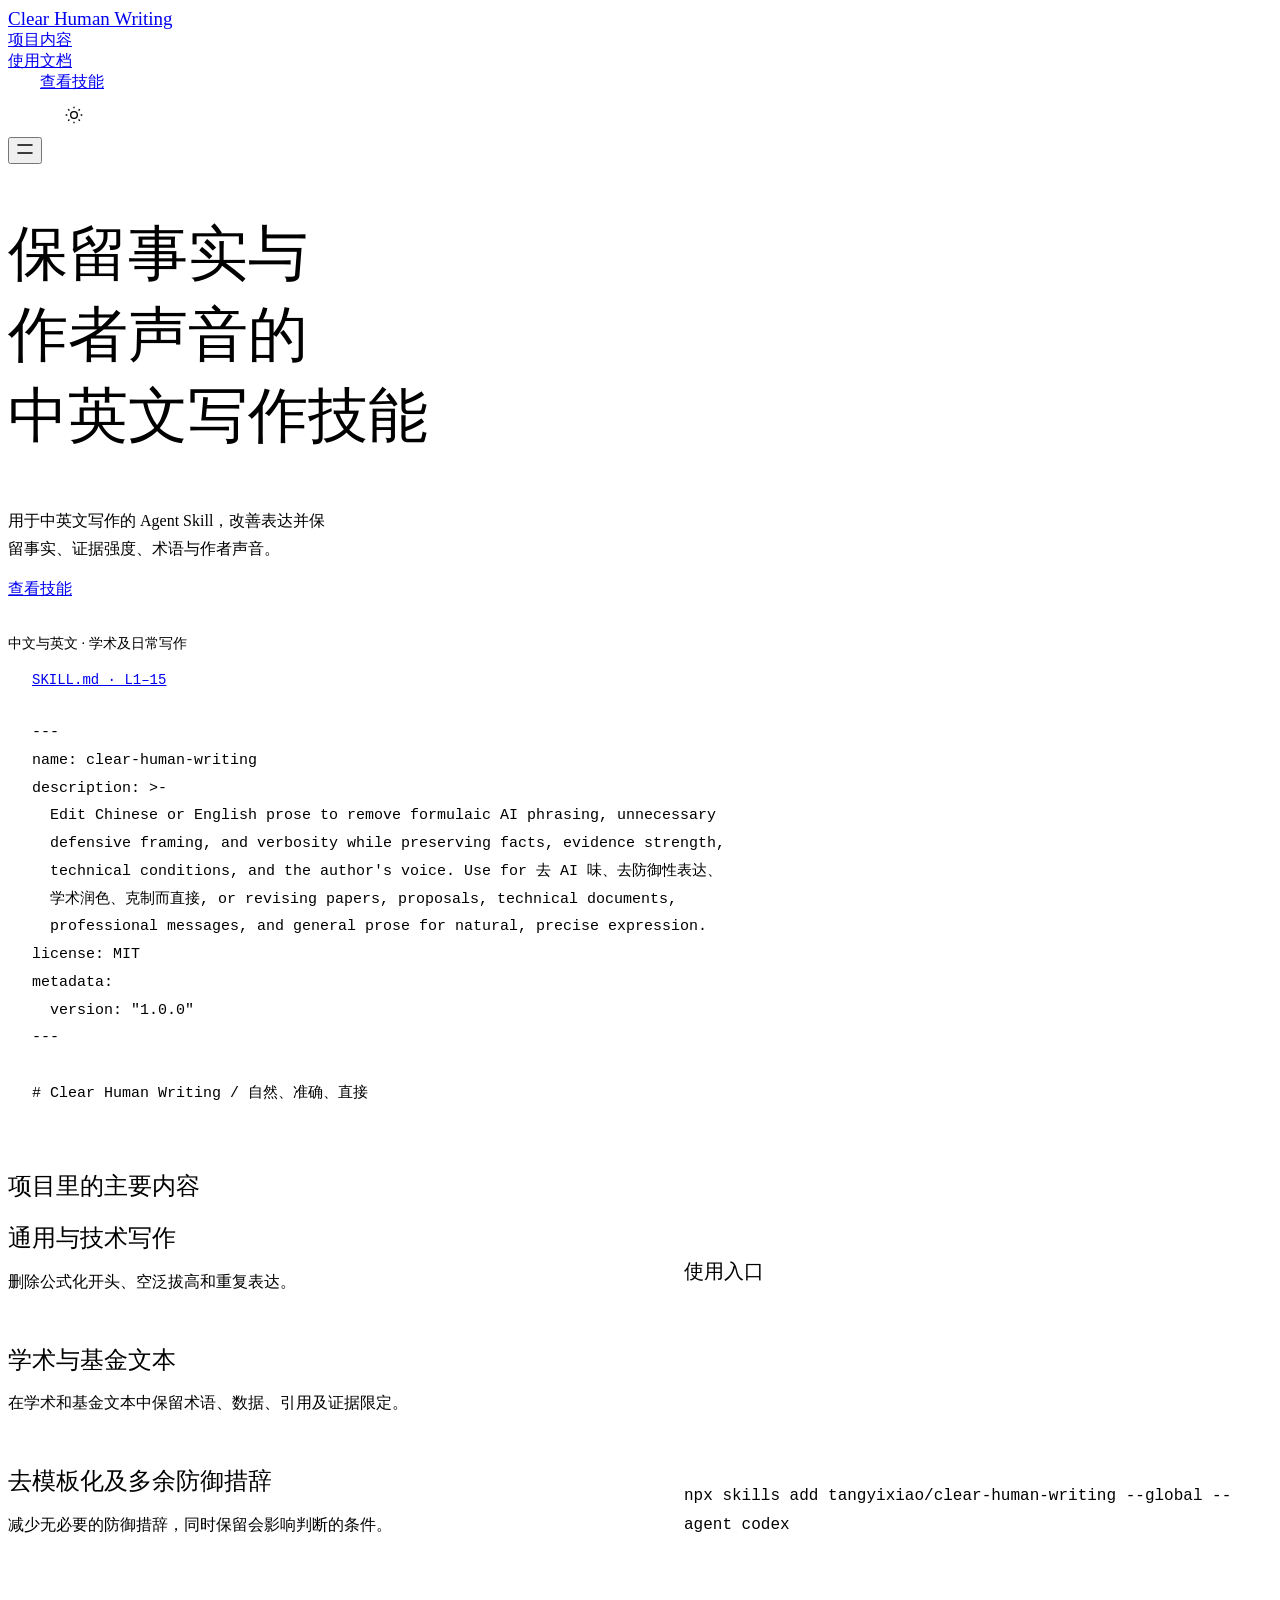
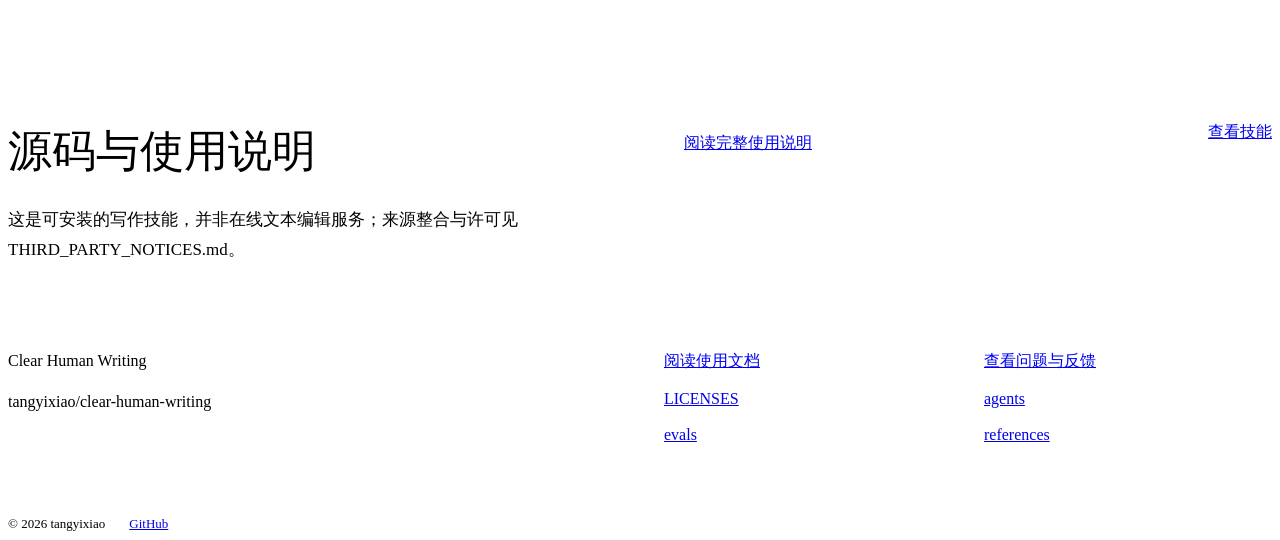
==== index.html @ e3d332f5 "docs(pages): add project introduction website" ====
<!doctype html><html lang="zh-CN" data-type="product" data-radius="sharp" data-buttons="solid" data-motion data-page-mode="short" data-project="clear-human-writing"><head><meta charset="utf-8"><meta name="viewport" content="width=device-width, initial-scale=1, viewport-fit=cover"><meta name="page-type" content="product"><meta name="site-kind" content="other"><title>Clear Human Writing · 保留事实与作者声音的 中英文写作技能</title><meta name="description" content="用于中英文写作的 Agent Skill，改善表达并保留事实、证据强度、术语与作者声音。"><link rel="stylesheet" href="assets/system.css"><link rel="stylesheet" href="assets/ui/cards.css"><link rel="stylesheet" href="assets/motion/motion.css"><link rel="stylesheet" href="assets/layout/layout.css"><link rel="stylesheet" href="assets/page.css"><!-- <html lang="en" data-radius="sharp">; keep this <style> after the links: layout.css resets --ly-scale -->
<style>
:root {
  --p-bg: #fafaf8; --p-surface: #eeefea; --p-ink: #20241e; --p-muted: #57604f;
  --p-accent: #365b3b; --p-accent-ink: #fafaf8; --p-action: #365b3b; --p-action-ink: #fafaf8;
  --p-inv-bg: #20241e; --p-inv-surface: #2d302b; --p-inv-ink: #fafaf8; --p-inv-muted: #9fa19d;
  --p-inv-accent: #fafaf8; --p-inv-accent-ink: #20241e; --p-inv-action: #fafaf8; --p-inv-action-ink: #20241e;
  --font-display: "Host Grotesk", system-ui, sans-serif;
  --font-text: "Host Grotesk", system-ui, sans-serif;
  --font-mono: "JetBrains Mono", ui-monospace, "SFMono-Regular", Menlo, Consolas, monospace;
  --display-weight: 500;
  --display-tracking: -0.035em;
  --display-tracking-xl: -0.04em;
}
</style><style>html[data-theme="light"]{--p-bg:#fafaf8;--p-surface:#eeefea;--p-ink:#20241e;--p-muted:#57604f;--p-accent:#365b3b;--p-accent-ink:#ffffff;--p-action:#365b3b;--p-action-ink:#ffffff;color-scheme:light}html[data-theme="dark"]{--p-bg:#131517;--p-surface:#202427;--p-ink:#f0f1f2;--p-muted:#b5bbc1;--p-accent:#b0cea2;--p-accent-ink:#131517;--p-action:#b0cea2;--p-action-ink:#131517;color-scheme:dark}</style><script src="assets/theme.js"></script><link rel="icon" href="favicon.svg" type="image/svg+xml"></head><body><!-- source: tangyixiao/clear-human-writing; hero: split; brand/material override of dealer recorded in plans. --><header class="nav"><div class="wrap nav__bar"><a class="skip-link" href="#top">跳到正文</a><a class="nav__logo" href="#top">Clear Human Writing</a><nav class="nav__links" aria-label="章节导航"><div class="nav__item"><a class="nav__link" href="#work">项目内容</a></div><div class="nav__item"><a class="nav__link" href="docs.html">使用文档</a></div></nav><div class="nav__actions"><a class="btn btn--primary" href="https://github.com/tangyixiao/clear-human-writing/blob/main/SKILL.md">查看技能</a><button class="theme-toggle" type="button" data-theme-toggle aria-label="切换深浅色" aria-pressed="false"><svg width="20" height="20" viewBox="0 0 24 24" fill="none" stroke="currentColor" stroke-width="1.6" aria-hidden="true"><circle cx="12" cy="12" r="4"/><path d="M12 2v2m0 16v2M2 12h2m16 0h2M5 5l1.5 1.5m11 11L19 19M5 19l1.5-1.5m11-11L19 5"/></svg></button></div><button class="nav__toggle" type="button" aria-expanded="false" aria-label="菜单"><svg width="18" height="18" viewBox="0 0 18 18" aria-hidden="true"><path d="M2 5h14M2 13h14" stroke="currentColor" stroke-width="1.6" stroke-linecap="round"/></svg></button></div></header><main><section class="hero hero--split" id="top"><div class="wrap"><div class="hero-text grid hero__grid"><div class="hero__text span-5"><h1 id="hero-h">保留事实与作者声音的<br>中英文写作技能</h1><p class="hero__lead">用于中英文写作的 Agent Skill，改善表达并保留事实、证据强度、术语与作者声音。</p><div class="btn-row"><a class="btn btn--primary" href="https://github.com/tangyixiao/clear-human-writing/blob/main/SKILL.md">查看技能</a></div><p class="project-fact">中文与英文 · 学术及日常写作</p></div><div class="hero__media span-6 start-7 material-media"><div class="source-preview" data-visual><a class="source-path" href="https://github.com/tangyixiao/clear-human-writing/blob/b46e4a1d9469336ebc1cc1c3a02310f89228dda5/SKILL.md#L1-L15">SKILL.md · L1–15</a><pre><code>---
name: clear-human-writing
description: &gt;-
  Edit Chinese or English prose to remove formulaic AI phrasing, unnecessary
  defensive framing, and verbosity while preserving facts, evidence strength,
  technical conditions, and the author&#x27;s voice. Use for 去 AI 味、去防御性表达、
  学术润色、克制而直接, or revising papers, proposals, technical documents,
  professional messages, and general prose for natural, precise expression.
license: MIT
metadata:
  version: &quot;1.0.0&quot;
---

# Clear Human Writing / 自然、准确、直接
</code></pre></div></div></div></div></section><section class="section ground-surface" id="work"><div class="wrap"><div class="section-head"><h2>项目里的主要内容</h2></div><div class="work-grid"><ul class="feature-rows"><li><h3>通用与技术写作</h3><p>删除公式化开头、空泛拔高和重复表达。</p></li><li><h3>学术与基金文本</h3><p>在学术和基金文本中保留术语、数据、引用及证据限定。</p></li><li><h3>去模板化及多余防御措辞</h3><p>减少无必要的防御措辞，同时保留会影响判断的条件。</p></li></ul><div class="work-material"><div class="usage-block"><p>使用入口</p><pre><code>npx skills add tangyixiao/clear-human-writing --global --agent codex</code></pre><a class="link" href="https://github.com/tangyixiao/clear-human-writing/blob/main/README.md">阅读完整使用说明</a></div></div></div></div></section></main><footer class="footer closing footer--columns" id="use"><div class="wrap"><div class="closing-head"><h2>源码与使用说明</h2><p>这是可安装的写作技能，并非在线文本编辑服务；来源整合与许可见 THIRD_PARTY_NOTICES.md。</p><a class="btn btn--primary" href="https://github.com/tangyixiao/clear-human-writing/blob/main/SKILL.md">查看技能</a></div><div class="closing-directory"><div class="footer__grid"><div><p class="footer-name">Clear Human Writing</p><p>tangyixiao/clear-human-writing</p></div><div class="resource-links"><a class="link" href="https://github.com/tangyixiao/clear-human-writing/blob/main/README.md">阅读使用文档</a><a class="link" href="https://github.com/tangyixiao/clear-human-writing/issues">查看问题与反馈</a><a class="link" href="https://github.com/tangyixiao/clear-human-writing/tree/main/LICENSES">LICENSES</a><a class="link" href="https://github.com/tangyixiao/clear-human-writing/tree/main/agents">agents</a><a class="link" href="https://github.com/tangyixiao/clear-human-writing/tree/main/evals">evals</a><a class="link" href="https://github.com/tangyixiao/clear-human-writing/tree/main/references">references</a></div></div><div class="footer__legal"><span>© 2026 tangyixiao</span><a href="https://github.com/tangyixiao/clear-human-writing">GitHub</a></div></div></div></footer><script type="module" src="assets/system.js"></script><script type="module" src="assets/motion/motion.js"></script><script type="module" src="assets/layout/layout.js"></script></body></html>
---- assets/page.css ----
/* Page composition over the unmodified taste system. Source excerpts and photographs are the work. */
:root{--font-text:"Geist","PingFang SC","Microsoft YaHei",sans-serif;--font-display:"Geist","PingFang SC","Microsoft YaHei",sans-serif}
h1,h2,h3{font-weight:500;text-wrap:balance}h1{max-width:16ch}p{line-height:1.75}.nav__logo{font-size:19px;max-width:45%;overflow-wrap:anywhere}.nav__links{margin-left:auto}.nav__actions{margin-left:32px}.project-fact{margin-top:32px;font-size:14px;color:var(--muted)}
.hero__text{min-width:0}.hero__lead{max-width:40ch}.hero__media.material-media{background:none;border:0;box-shadow:none}.hero__media.material-media> *{width:100%;height:100%;display:block}.material-media .source-preview{height:100%;min-height:480px}.project-picture{display:block;overflow:hidden;width:100%;height:100%;background:var(--surface)}.project-picture img{width:100%;height:100%;object-fit:cover;display:block}.picture--contain img{object-fit:contain}.picture--contain{background:var(--surface)}
.material-stage{overflow:hidden;min-height:0}.material-stage>.project-picture{border-radius:0;background:transparent}.material-stage .picture--contain img{object-fit:contain}.source-preview{display:flex;flex-direction:column;border:1px solid var(--line);background:var(--surface);overflow:hidden;border-radius:var(--r-lg);color:var(--ink)}.source-path{font:500 14px/1.5 var(--font-mono);padding:20px 24px;border-bottom:1px solid var(--line);overflow-wrap:anywhere}.source-preview pre{margin:0;padding:28px 24px;overflow:auto;white-space:pre-wrap;overflow-wrap:anywhere;min-height:0;font:400 15px/1.85 var(--font-mono);color:var(--ink)}
.project-fact:empty{display:none}.statement-source{margin-top:48px;height:320px}.statement-source .source-preview{height:100%}.hero--statement h1{max-width:18ch}.hero--statement .hero__lead{max-width:62ch}.hero--statement .hero__in{max-width:none}
.hero__head{display:grid;grid-template-columns:minmax(0,7fr) minmax(0,4fr);gap:72px}.hero--product h1{font-size:clamp(42px,5vw,72px);max-width:18ch;letter-spacing:-.035em;line-height:1.1}.hero--product .hero__lead{margin-top:0}.hero--product .material-stage{height:100%;min-height:260px;margin-top:32px}.product-intro{align-self:start}.product-intro .project-fact{margin-top:24px}
.work-grid{display:grid;grid-template-columns:minmax(0,5fr) minmax(0,6fr);gap:calc(100% / 12 + 24px)}.feature-rows{margin:0;padding:0;list-style:none}.feature-rows li{padding:24px 0;border-bottom:1px solid var(--line)}.feature-rows li:first-child{padding-top:0}.feature-rows h3{font-size:24px;line-height:1.4;margin:0 0 12px}.feature-rows p{margin:0;font-size:16px;line-height:1.75}.work-material{min-width:0;min-height:400px}.usage-block{height:100%;background:var(--surface);padding:32px;border:1px solid var(--line);border-radius:var(--r-lg);display:flex;flex-direction:column;gap:24px;justify-content:center}.usage-block>p{font-size:20px;margin:0}.usage-block pre{font:400 16px/1.8 var(--font-mono);margin:0;white-space:pre-wrap;overflow-wrap:anywhere}.usage-block .link{align-self:flex-start}.supporting-pictures{display:grid;grid-template-columns:1fr;gap:24px;height:100%;max-height:480px}.supporting-pictures>.project-picture{min-height:0;max-height:228px}.supporting-pictures>.project-picture:only-child{max-height:480px}
.photo-pair{display:grid;grid-template-columns:1fr 1fr;gap:24px;height:calc(100% - 140px);min-height:300px;max-height:520px}.photo-pair a{display:block;overflow:hidden}.photo-pair img{width:100%;height:100%;object-fit:cover;display:block}.flag-field{display:grid;grid-template-columns:repeat(4,1fr);gap:48px;align-items:center;justify-items:center;width:100%;height:100%}.flag-field a{display:block;width:100%;overflow:hidden}.flag-field img{display:block;width:100%;height:auto;max-height:320px;object-fit:contain;image-rendering:auto}
.closing-head{display:grid;grid-template-columns:1fr auto;gap:24px 72px;align-content:start}.closing-head h2{grid-column:1;font-size:clamp(30px,3.4vw,48px);margin:0}.closing-head>p{grid-column:1;max-width:68ch;margin:0;font-size:17px}.closing-head>.btn{grid-column:2;grid-row:1/3;align-self:start}.closing-directory{display:flex;flex-direction:column;justify-content:flex-end;min-height:0}.footer.closing>.wrap{display:grid;grid-template-rows:1fr 1fr;gap:48px}.footer__grid{display:grid;grid-template-columns:1fr 1fr;gap:48px}.footer-name{font-size:32px;line-height:1.3;font-weight:500;margin:0 0 16px}.footer__grid p{font-size:16px}.resource-links{display:grid;grid-template-columns:1fr 1fr;gap:18px 32px;align-content:start}.resource-links .link{font-size:16px;overflow-wrap:anywhere;justify-self:start}.footer__legal{display:flex;align-items:baseline;flex-wrap:wrap;gap:24px;font-size:13px;border-top:1px solid var(--line);margin-top:48px;padding-top:24px}.credits summary{cursor:pointer}.credits ul{padding-left:16px}.credits a{overflow-wrap:anywhere}
html[data-project="OJ-NEXUS"] .source-preview,html[data-project="OJ-NEXUS"] .usage-block{border-radius:4px}html[data-project="OJ-NEXUS"] *{animation:none!important}
@media(min-width:640px) and (max-width:1023px){.work-grid{grid-template-columns:1fr;gap:32px}.feature-rows{display:grid;grid-template-columns:repeat(3,1fr);gap:24px}.feature-rows li{padding:0;border:0}.feature-rows h3{font-size:20px}.work-material{min-height:260px;height:300px}.hero__head{gap:32px}.material-media .source-preview{min-height:240px}.photo-pair{height:440px}.statement-source{height:300px}}
@media(max-width:639px){.nav__logo{font-size:16px;max-width:48%}.nav__actions{margin-left:auto}.nav__actions .btn{padding-inline:16px;font-size:14px}.hero--split h1,.hero--statement h1,.hero--product h1{font-size:clamp(30px,9vw,38px);line-height:1.15;max-width:18ch}.hero__lead{font-size:18px;line-height:1.65}.project-fact{margin-top:16px;font-size:13px}.hero__media.material-media{height:auto;min-height:0;flex:1}.material-media .source-preview{min-height:0;height:100%}.source-path{padding:12px 16px;font-size:13px}.source-preview pre{padding:16px;font-size:13px;line-height:1.7}.hero__head{display:block}.hero--product .hero__lead{margin-top:20px}.hero--product .material-stage{min-height:180px;margin-top:24px;flex:1}.hero--product .hero__in{display:flex;flex-direction:column}.hero--product .product-intro .project-fact{margin-top:16px}.work-grid{grid-template-columns:1fr;gap:32px}.feature-rows{display:block}.feature-rows li{padding:16px 0}.feature-rows h3{font-size:20px;margin-bottom:8px}.feature-rows p{font-size:16px}.work-material{min-height:220px;height:260px}.usage-block{padding:24px;gap:16px}.usage-block pre{font-size:14px}.photo-pair{grid-template-columns:1fr;gap:16px;height:calc(100% - 130px);max-height:none;min-height:0}.photo-pair a{min-height:180px}.flag-field{grid-template-columns:repeat(2,1fr);gap:24px}.flag-field img{max-height:140px}.statement-source{height:220px;margin-top:24px}.closing-head{display:flex;flex-direction:column;gap:24px}.closing-head>p{font-size:16px}.closing-head>.btn{align-self:stretch}.footer.closing>.wrap{grid-template-rows:auto 1fr;gap:48px}.footer__grid{grid-template-columns:1fr;gap:24px}.footer-name{font-size:28px}.resource-links{gap:16px}.footer__legal{margin-top:32px;gap:16px}.supporting-pictures{max-height:260px;grid-template-columns:1fr 1fr;gap:12px}.supporting-pictures>.project-picture{max-height:none}.photo-pair img{object-fit:cover}#work:has(.work-grid){--hm:2}#use{--hm:2}}
.skip-link{position:absolute;left:-10000px;top:auto;width:1px;height:1px;overflow:hidden}.skip-link:focus{left:var(--gutter);top:8px;width:auto;height:auto;background:var(--bg);padding:16px;z-index:20}.hero__head>:first-child{grid-column:1}.hero__head>.product-intro{grid-column:2}.hero--product .hero__stage.material-stage{border-radius:0}
@media(min-width:640px) and (max-width:1023px){.work-material{height:42vh;min-height:320px}.supporting-pictures{max-height:none}.supporting-pictures>.project-picture:only-child{max-height:none}.supporting-pictures>.project-picture{max-height:none;flex:1}.supporting-pictures{grid-template-rows:1fr 1fr}}
@media(max-width:639px){#work:has(.work-grid),#use{--hm:1}.nav__logo{max-width:53%;font-size:15px}.nav__actions{margin-left:auto}.nav__actions .btn{padding-inline:12px}.hero--product .hero__stage.material-stage{aspect-ratio:auto;flex:1}.hero__head>:first-child,.hero__head>.product-intro{grid-column:auto}}
.theme-toggle{height:44px;width:44px;display:grid;place-items:center;flex:0 0 44px;cursor:pointer;color:var(--ink);background:transparent;border:1px solid var(--line);border-radius:var(--r-btn);margin-left:12px;transition:background 180ms,transform 180ms}.theme-toggle:hover{background:var(--surface)}.theme-toggle:active{transform:translateY(1px)}.theme-toggle:focus-visible{outline:2px solid var(--accent);outline-offset:3px}
@media(min-width:1024px){.work-material{height:500px;min-height:500px}.work-material>.source-preview{height:100%}.hero--split h1{font-size:clamp(38px,4.5vw,64px)}}
@media(max-width:639px){.nav__logo{max-width:42%;font-size:14px}.nav__actions{margin-left:auto}.nav__toggle{margin-left:8px}.theme-toggle{margin-left:8px;width:36px;flex-basis:36px;height:40px}.nav__actions .btn{font-size:13px;padding-inline:10px}.nav__logo{line-height:1.3}.hero--product h1{font-size:32px}.source-path{line-height:1.6}}
@media(min-width:1024px){.hero__head{grid-template-columns:repeat(12,minmax(0,1fr));gap:24px;align-items:start}.hero__head>:first-child{grid-column:1/span 6}.hero__head>.product-intro{grid-column:7/span 6}.hero--product h1,.hero--split h1{font-size:60px}.work-grid{grid-template-columns:repeat(12,minmax(0,1fr));gap:24px}.feature-rows{grid-column:1/span 6;padding-right:48px}.work-material{grid-column:7/span 6}.work-grid .source-preview{height:100%}}
@media(min-width:640px) and (max-width:1023px){.hero__head{display:block}.product-intro{margin-top:24px}.product-intro .hero__lead{max-width:60ch}.hero--product h1{max-width:none}.hero__head .project-fact{margin-top:16px}.hero--product .hero__stage.material-stage{margin-top:24px}}
@media(max-width:639px){.work-material{height:236px;min-height:236px}.feature-rows h3{font-size:19px}.feature-rows li{padding:14px 0}.feature-rows p{line-height:1.65}}
@media(min-width:1024px){.work-material{height:min(500px,calc(100svh - 300px));min-height:0}.hero--product h1{font-size:clamp(40px,4.16vw,60px)}}
.work-material>.source-preview{height:100%}.source-preview pre{flex:1}.usage-block{justify-content:space-between}.supporting-pictures:has(>:only-child){grid-template-rows:1fr}
/* Real quoted source can contain arrays, Markdown brackets and the word placeholder.
   Keep kit diagnostics intact, but do not outline authentic source as unfinished page copy. */
.source-preview code[data-placeholder],.usage-block code[data-placeholder],.docs-markdown [data-placeholder]{outline:none}
.hero--product .hero__stage.material-stage{background:none}
.nav:not(.is-open) .nav__actions>.theme-toggle{display:grid}
@media(max-width:639px){.nav__logo{white-space:normal;max-width:40%;font-size:13px;line-height:1.35;min-width:0}.nav__bar{gap:8px}.nav__actions{gap:8px}.nav .nav__actions>.theme-toggle{margin-left:0}}
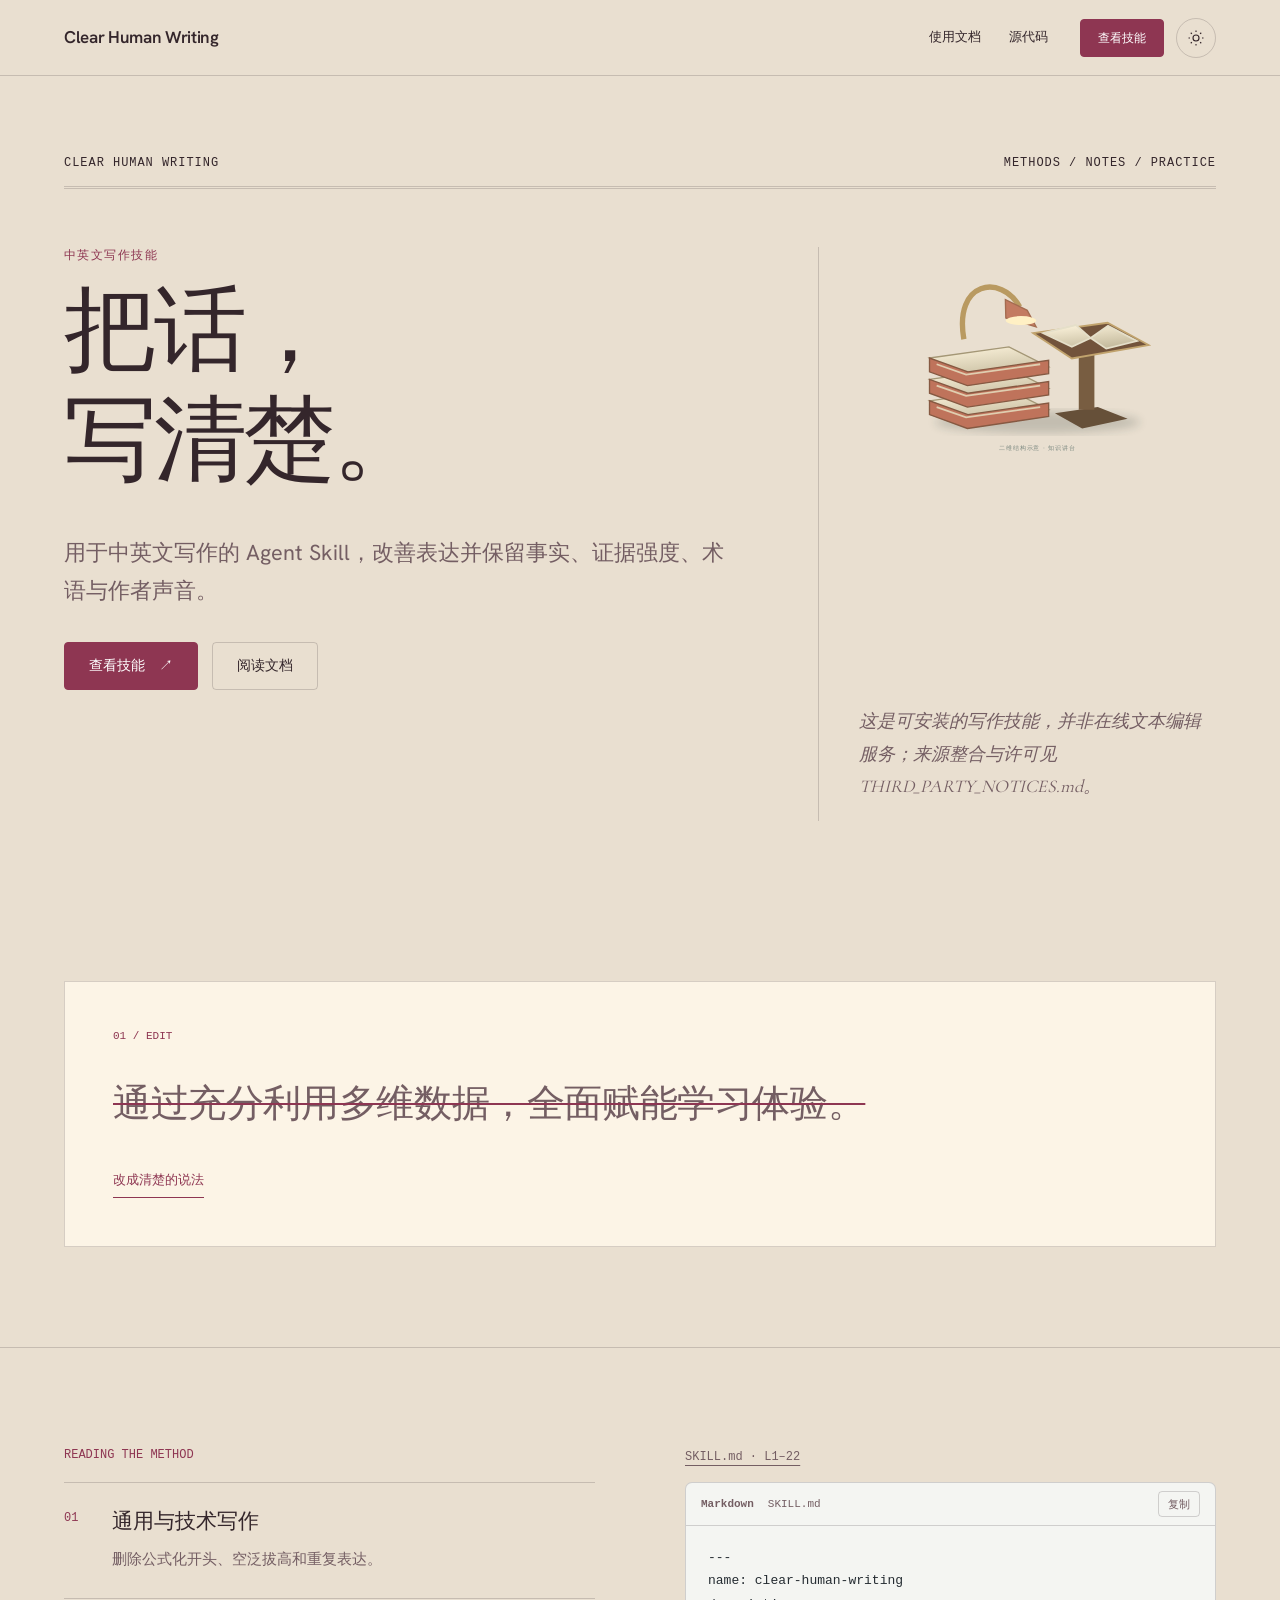
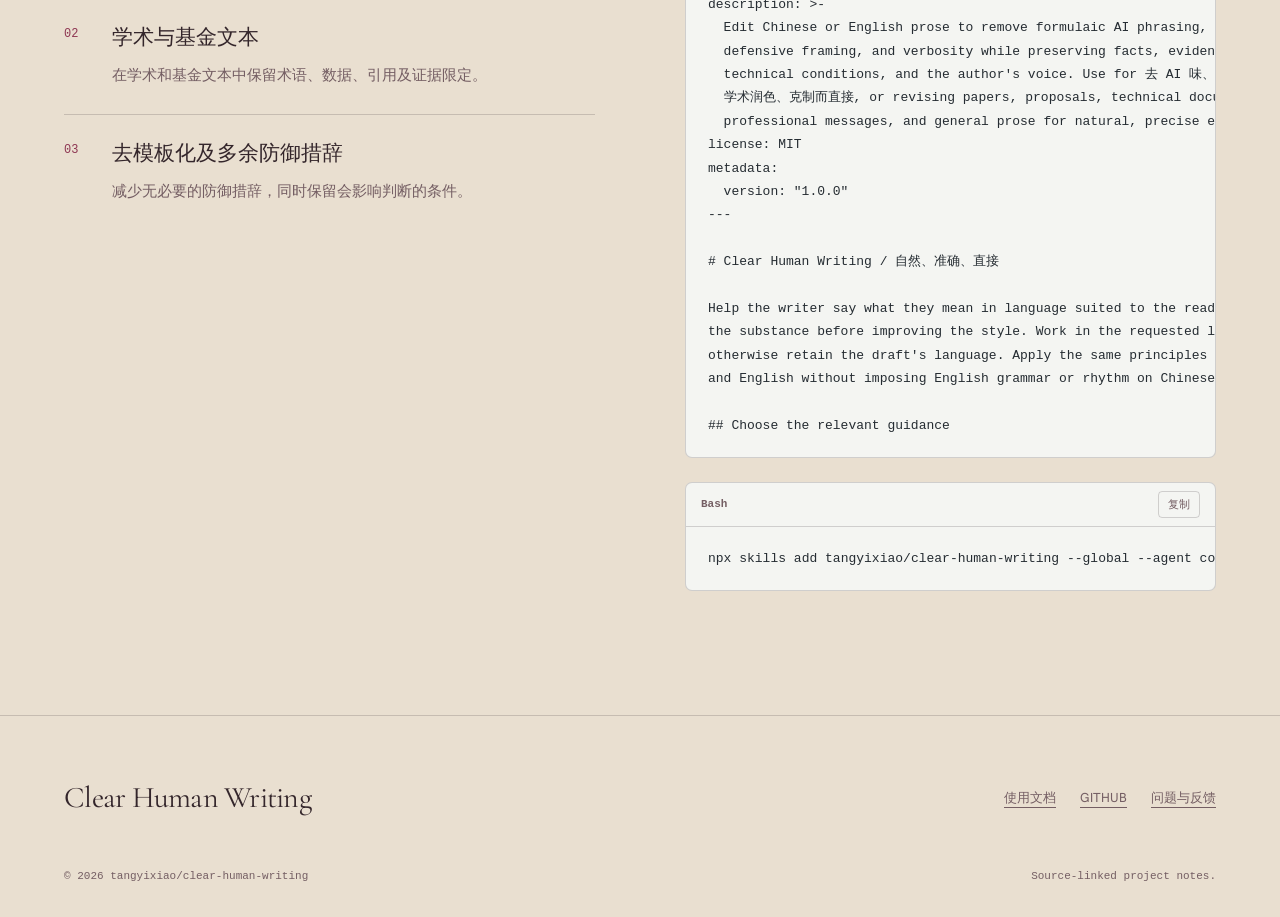
==== commit d9b29166: "docs(pages): polish source and mobile presentation" ====
--- a/index.html
+++ b/index.html
@@ -1,29 +1,22 @@
-<!doctype html><html lang="zh-CN" data-type="product" data-radius="sharp" data-buttons="solid" data-motion data-page-mode="short" data-project="clear-human-writing"><head><meta charset="utf-8"><meta name="viewport" content="width=device-width, initial-scale=1, viewport-fit=cover"><meta name="page-type" content="product"><meta name="site-kind" content="other"><title>Clear Human Writing · 保留事实与作者声音的 中英文写作技能</title><meta name="description" content="用于中英文写作的 Agent Skill，改善表达并保留事实、证据强度、术语与作者声音。"><link rel="stylesheet" href="assets/system.css"><link rel="stylesheet" href="assets/ui/cards.css"><link rel="stylesheet" href="assets/motion/motion.css"><link rel="stylesheet" href="assets/layout/layout.css"><link rel="stylesheet" href="assets/page.css"><!-- <html lang="en" data-radius="sharp">; keep this <style> after the links: layout.css resets --ly-scale -->
-<style>
-:root {
-  --p-bg: #fafaf8; --p-surface: #eeefea; --p-ink: #20241e; --p-muted: #57604f;
-  --p-accent: #365b3b; --p-accent-ink: #fafaf8; --p-action: #365b3b; --p-action-ink: #fafaf8;
-  --p-inv-bg: #20241e; --p-inv-surface: #2d302b; --p-inv-ink: #fafaf8; --p-inv-muted: #9fa19d;
-  --p-inv-accent: #fafaf8; --p-inv-accent-ink: #20241e; --p-inv-action: #fafaf8; --p-inv-action-ink: #20241e;
-  --font-display: "Host Grotesk", system-ui, sans-serif;
-  --font-text: "Host Grotesk", system-ui, sans-serif;
-  --font-mono: "JetBrains Mono", ui-monospace, "SFMono-Regular", Menlo, Consolas, monospace;
-  --display-weight: 500;
-  --display-tracking: -0.035em;
-  --display-tracking-xl: -0.04em;
-}
-</style><style>html[data-theme="light"]{--p-bg:#fafaf8;--p-surface:#eeefea;--p-ink:#20241e;--p-muted:#57604f;--p-accent:#365b3b;--p-accent-ink:#ffffff;--p-action:#365b3b;--p-action-ink:#ffffff;color-scheme:light}html[data-theme="dark"]{--p-bg:#131517;--p-surface:#202427;--p-ink:#f0f1f2;--p-muted:#b5bbc1;--p-accent:#b0cea2;--p-accent-ink:#131517;--p-action:#b0cea2;--p-action-ink:#131517;color-scheme:dark}</style><script src="assets/theme.js"></script><link rel="icon" href="favicon.svg" type="image/svg+xml"></head><body><!-- source: tangyixiao/clear-human-writing; hero: split; brand/material override of dealer recorded in plans. --><header class="nav"><div class="wrap nav__bar"><a class="skip-link" href="#top">跳到正文</a><a class="nav__logo" href="#top">Clear Human Writing</a><nav class="nav__links" aria-label="章节导航"><div class="nav__item"><a class="nav__link" href="#work">项目内容</a></div><div class="nav__item"><a class="nav__link" href="docs.html">使用文档</a></div></nav><div class="nav__actions"><a class="btn btn--primary" href="https://github.com/tangyixiao/clear-human-writing/blob/main/SKILL.md">查看技能</a><button class="theme-toggle" type="button" data-theme-toggle aria-label="切换深浅色" aria-pressed="false"><svg width="20" height="20" viewBox="0 0 24 24" fill="none" stroke="currentColor" stroke-width="1.6" aria-hidden="true"><circle cx="12" cy="12" r="4"/><path d="M12 2v2m0 16v2M2 12h2m16 0h2M5 5l1.5 1.5m11 11L19 19M5 19l1.5-1.5m11-11L19 5"/></svg></button></div><button class="nav__toggle" type="button" aria-expanded="false" aria-label="菜单"><svg width="18" height="18" viewBox="0 0 18 18" aria-hidden="true"><path d="M2 5h14M2 13h14" stroke="currentColor" stroke-width="1.6" stroke-linecap="round"/></svg></button></div></header><main><section class="hero hero--split" id="top"><div class="wrap"><div class="hero-text grid hero__grid"><div class="hero__text span-5"><h1 id="hero-h">保留事实与作者声音的<br>中英文写作技能</h1><p class="hero__lead">用于中英文写作的 Agent Skill，改善表达并保留事实、证据强度、术语与作者声音。</p><div class="btn-row"><a class="btn btn--primary" href="https://github.com/tangyixiao/clear-human-writing/blob/main/SKILL.md">查看技能</a></div><p class="project-fact">中文与英文 · 学术及日常写作</p></div><div class="hero__media span-6 start-7 material-media"><div class="source-preview" data-visual><a class="source-path" href="https://github.com/tangyixiao/clear-human-writing/blob/b46e4a1d9469336ebc1cc1c3a02310f89228dda5/SKILL.md#L1-L15">SKILL.md · L1–15</a><pre><code>---
+<!doctype html><html lang="zh-CN" data-project="clear-human-writing" data-family="editorial"><head><meta charset="utf-8"><meta name="viewport" content="width=device-width, initial-scale=1"><meta name="description" content="用于中英文写作的 Agent Skill，改善表达并保留事实、证据强度、术语与作者声音。"><meta name="color-scheme" content="light dark"><title>Clear Human Writing · 把话， 写清楚。</title><link rel="stylesheet" href="assets/fonts/fonts.css"><link rel="stylesheet" href="assets/fonts/display.css"><link rel="stylesheet" href="assets/site.css"><link rel="stylesheet" href="assets/docs-v3.css"><link rel="stylesheet" href="assets/three/view3d.css"><link rel="stylesheet" href="assets/polish.css"><style>:root{--font-body:"Hanken Grotesk","PingFang SC","Microsoft YaHei",sans-serif;--font-text:var(--font-body);--model-accent:var(--accent);--font-display:"Cormorant Garamond","Songti SC","SimSun",serif;--font-mono:"Geist Mono","SFMono-Regular",Consolas,monospace}html[data-theme="light"]{--bg:#E9DFD0;--surface:#FCF4E6;--ink:#34262B;--muted:#745e63;--accent:#8e3652;--accent-ink:#FFFFFF;--line:color-mix(in srgb,#34262B 19%,transparent);color-scheme:light}html[data-theme="dark"]{--bg:#231A20;--surface:#37252E;--ink:#F4E9E1;--muted:#bca1ab;--accent:#dea0b7;--accent-ink:#000000;--line:color-mix(in srgb,#F4E9E1 19%,transparent);color-scheme:dark}</style><script src="assets/theme.js"></script><link rel="icon" type="image/svg+xml" href="favicon.svg"></head><body><header class="nav site-nav"><div class="wrap nav-inner"><a class="skip-link" href="#top">跳到正文</a><a class="site-brand" href="index.html">Clear Human Writing</a><nav class="site-links" aria-label="项目导航"><a href="docs.html">使用文档</a><a href="https://github.com/tangyixiao/clear-human-writing">源代码</a></nav><div class="nav-controls"><a class="btn nav-cta" href="https://github.com/tangyixiao/clear-human-writing/blob/main/SKILL.md">查看技能</a><button class="site-theme" type="button" data-theme-toggle aria-label="切换深浅色" aria-pressed="false"><svg width="18" height="18" viewBox="0 0 24 24" fill="none" stroke="currentColor" stroke-width="1.5" aria-hidden="true"><circle cx="12" cy="12" r="4"/><path d="M12 2v2m0 16v2M2 12h2m16 0h2M5 5l1.5 1.5m11 11L19 19M5 19l1.5-1.5m11-11L19 5"/></svg></button><button class="site-menu-toggle" data-menu-toggle type="button" aria-label="菜单" aria-expanded="false" aria-controls="site-drawer"><svg width="20" height="20" viewBox="0 0 20 20" fill="none" stroke="currentColor" stroke-width="1.4" aria-hidden="true"><path d="M3 6h14M3 14h14"/></svg></button></div></div><nav class="site-drawer" id="site-drawer" hidden><a href="index.html">项目首页</a><a href="docs.html">使用文档</a><a href="https://github.com/tangyixiao/clear-human-writing">查看源码</a><p class="drawer-note">Clear Human Writing</p></nav></header><main id="top"><article><section class="editorial-hero"><div class="wrap"><div class="editorial-masthead"><span>CLEAR HUMAN WRITING</span><span>METHODS / NOTES / PRACTICE</span></div><div class="editorial-columns"><div><p class="eyebrow">中英文写作技能</p><h1 class="editorial-title">把话，<br>写清楚。</h1><p class="lede editorial-intro">用于中英文写作的 Agent Skill，改善表达并保留事实、证据强度、术语与作者声音。</p><div class="actions"><a class="btn" href="https://github.com/tangyixiao/clear-human-writing/blob/main/SKILL.md">查看技能 <span aria-hidden="true">↗</span></a><a class="btn secondary" href="docs.html">阅读文档</a></div></div><aside class="editorial-side"><div class="project-3d" data-model="library" data-model-lang="zh-CN"><img src="assets/three/fallbacks/library.svg" alt="项目结构示意"></div><p class="editorial-note">这是可安装的写作技能，并非在线文本编辑服务；来源整合与许可见 THIRD_PARTY_NOTICES.md。</p></aside></div></div></section><section class="section"><div class="wrap editor-proof"><div class="proof-sheet"><p class="proof-sentence" id="proof-text"><del>通过充分利用多维数据，全面赋能学习体验。</del></p><button type="button" data-proof-toggle aria-controls="proof-text" aria-pressed="false">改成清楚的说法</button></div></div></section><section class="section top-rule"><div class="wrap editorial-content"><div><p class="section-number">READING THE METHOD</p><ul class="caps"><li><h3>通用与技术写作</h3><p>删除公式化开头、空泛拔高和重复表达。</p></li><li><h3>学术与基金文本</h3><p>在学术和基金文本中保留术语、数据、引用及证据限定。</p></li><li><h3>去模板化及多余防御措辞</h3><p>减少无必要的防御措辞，同时保留会影响判断的条件。</p></li></ul></div><div><div class="source-area" id="source-code"><a class="source-link" href="https://github.com/tangyixiao/clear-human-writing/blob/b46e4a1d9469336ebc1cc1c3a02310f89228dda5/SKILL.md#L1-L22">SKILL.md · L1–22</a><div class="docs-code" data-code-block><div class="docs-code-toolbar"><span class="docs-code-language">Markdown</span><span class="docs-code-file">SKILL.md</span><button class="docs-code-copy" type="button" data-copy-code aria-label="复制代码">复制</button><span class="docs-copy-status" role="status" aria-live="polite"></span></div><pre tabindex="0"><code class="highlight language-markdown" data-language="markdown">---
 name: clear-human-writing
 description: &gt;-
   Edit Chinese or English prose to remove formulaic AI phrasing, unnecessary
   defensive framing, and verbosity while preserving facts, evidence strength,
-  technical conditions, and the author&#x27;s voice. Use for 去 AI 味、去防御性表达、
+  technical conditions, and the author&#39;s voice. Use for 去 AI 味、去防御性表达、
   学术润色、克制而直接, or revising papers, proposals, technical documents,
   professional messages, and general prose for natural, precise expression.
 license: MIT
 metadata:
-  version: &quot;1.0.0&quot;
----
+<span class="tok-gu">  version: &quot;1.0.0&quot;</span>
+<span class="tok-gu">---</span>
 
-# Clear Human Writing / 自然、准确、直接
-</code></pre></div></div></div></div></section><section class="section ground-surface" id="work"><div class="wrap"><div class="section-head"><h2>项目里的主要内容</h2></div><div class="work-grid"><ul class="feature-rows"><li><h3>通用与技术写作</h3><p>删除公式化开头、空泛拔高和重复表达。</p></li><li><h3>学术与基金文本</h3><p>在学术和基金文本中保留术语、数据、引用及证据限定。</p></li><li><h3>去模板化及多余防御措辞</h3><p>减少无必要的防御措辞，同时保留会影响判断的条件。</p></li></ul><div class="work-material"><div class="usage-block"><p>使用入口</p><pre><code>npx skills add tangyixiao/clear-human-writing --global --agent codex</code></pre><a class="link" href="https://github.com/tangyixiao/clear-human-writing/blob/main/README.md">阅读完整使用说明</a></div></div></div></div></section></main><footer class="footer closing footer--columns" id="use"><div class="wrap"><div class="closing-head"><h2>源码与使用说明</h2><p>这是可安装的写作技能，并非在线文本编辑服务；来源整合与许可见 THIRD_PARTY_NOTICES.md。</p><a class="btn btn--primary" href="https://github.com/tangyixiao/clear-human-writing/blob/main/SKILL.md">查看技能</a></div><div class="closing-directory"><div class="footer__grid"><div><p class="footer-name">Clear Human Writing</p><p>tangyixiao/clear-human-writing</p></div><div class="resource-links"><a class="link" href="https://github.com/tangyixiao/clear-human-writing/blob/main/README.md">阅读使用文档</a><a class="link" href="https://github.com/tangyixiao/clear-human-writing/issues">查看问题与反馈</a><a class="link" href="https://github.com/tangyixiao/clear-human-writing/tree/main/LICENSES">LICENSES</a><a class="link" href="https://github.com/tangyixiao/clear-human-writing/tree/main/agents">agents</a><a class="link" href="https://github.com/tangyixiao/clear-human-writing/tree/main/evals">evals</a><a class="link" href="https://github.com/tangyixiao/clear-human-writing/tree/main/references">references</a></div></div><div class="footer__legal"><span>© 2026 tangyixiao</span><a href="https://github.com/tangyixiao/clear-human-writing">GitHub</a></div></div></div></footer><script type="module" src="assets/system.js"></script><script type="module" src="assets/motion/motion.js"></script><script type="module" src="assets/layout/layout.js"></script></body></html>+<span class="tok-gh"># Clear Human Writing / 自然、准确、直接</span>
+
+Help the writer say what they mean in language suited to the reader. Preserve
+the substance before improving the style. Work in the requested language;
+otherwise retain the draft&#39;s language. Apply the same principles to Chinese
+and English without imposing English grammar or rhythm on Chinese prose.
+
+<span class="tok-gu">## Choose the relevant guidance</span>
+</code></pre></div></div><div class="docs-code" data-code-block><div class="docs-code-toolbar"><span class="docs-code-language">Bash</span><button class="docs-code-copy" type="button" data-copy-code aria-label="复制代码">复制</button><span class="docs-copy-status" role="status" aria-live="polite"></span></div><pre tabindex="0"><code class="highlight language-bash" data-language="bash">npx<span class="tok-w"> </span>skills<span class="tok-w"> </span>add<span class="tok-w"> </span>tangyixiao/clear-human-writing<span class="tok-w"> </span>--global<span class="tok-w"> </span>--agent<span class="tok-w"> </span>codex</code></pre></div></div></div></section></article></main><footer class="site-footer"><div class="wrap"><div class="footer-top"><span class="footer-name">Clear Human Writing</span><nav class="footer-links"><a href="docs.html">使用文档</a><a href="https://github.com/tangyixiao/clear-human-writing">GITHUB</a><a href="https://github.com/tangyixiao/clear-human-writing/issues">问题与反馈</a></nav></div><div class="footer-bottom"><span>© 2026 tangyixiao/clear-human-writing</span><span>Source-linked project notes.</span></div></div></footer><script src="assets/site.js" defer></script><script src="assets/docs-v3.js" defer></script><script type="module" src="assets/three/view3d.js"></script></body></html>
--- a/assets/fonts/fonts.css
+++ b/assets/fonts/fonts.css
@@ -0,0 +1,49 @@
+@font-face {
+  font-family: 'Hanken Grotesk';
+  font-style: normal;
+  font-weight: 400;
+  font-display: swap;
+  src: url(cf4b8930b864b433.woff2) format('truetype');
+}
+@font-face {
+  font-family: 'Hanken Grotesk';
+  font-style: normal;
+  font-weight: 500;
+  font-display: swap;
+  src: url(bac34dd4b9537444.woff2) format('truetype');
+}
+@font-face {
+  font-family: 'Hanken Grotesk';
+  font-style: normal;
+  font-weight: 600;
+  font-display: swap;
+  src: url(0b905a4fc43ece05.woff2) format('truetype');
+}
+@font-face {
+  font-family: 'Newsreader';
+  font-style: normal;
+  font-weight: 400;
+  font-display: swap;
+  src: url(d6c65600eb0149bc.woff2) format('truetype');
+}
+@font-face {
+  font-family: 'Newsreader';
+  font-style: normal;
+  font-weight: 500;
+  font-display: swap;
+  src: url(3208926ba69d6886.woff2) format('truetype');
+}
+@font-face {
+  font-family: 'Newsreader';
+  font-style: normal;
+  font-weight: 600;
+  font-display: swap;
+  src: url(151ae355673a2936.woff2) format('truetype');
+}
+@font-face {
+  font-family: 'Newsreader';
+  font-style: normal;
+  font-weight: 700;
+  font-display: swap;
+  src: url(33e1f2853df3544d.woff2) format('truetype');
+}
--- a/assets/fonts/display.css
+++ b/assets/fonts/display.css
@@ -0,0 +1,14 @@
+@font-face {
+  font-family: 'Cormorant Garamond';
+  font-style: normal;
+  font-weight: 400;
+  font-display: swap;
+  src: url(bb8f3c3b0ca40380.woff2) format('truetype');
+}
+@font-face {
+  font-family: 'Cormorant Garamond';
+  font-style: normal;
+  font-weight: 600;
+  font-display: swap;
+  src: url(705776b6237d1fd4.woff2) format('truetype');
+}
--- a/assets/site.css
+++ b/assets/site.css
@@ -0,0 +1,26 @@
+/* Shared accessibility and reading primitives. Project compositions are separate. */
+*{box-sizing:border-box}html{scroll-behavior:smooth;scroll-padding-top:90px}body{margin:0;background:var(--bg);color:var(--ink);font:400 16px/1.75 var(--font-body);-webkit-font-smoothing:antialiased}a{color:inherit;text-decoration-thickness:1px;text-underline-offset:5px}button,input{font:inherit}button,a{-webkit-tap-highlight-color:transparent}button{cursor:pointer}button:focus-visible,a:focus-visible,input:focus-visible{outline:3px solid var(--accent);outline-offset:4px}img{display:block;max-width:100%;height:auto}p{margin:0 0 1em}h1,h2,h3{line-height:1.18;font-weight:500;margin:0;text-wrap:balance}h1,h2{font-family:var(--font-display)}h1{letter-spacing:-.055em}h2{font-size:clamp(30px,4vw,54px);letter-spacing:-.035em}h3{font-size:21px}ul{padding-left:1.2em}.wrap{max-width:1440px;margin:auto;padding:0 64px}.eyebrow{font:500 12px/1.5 var(--font-mono);letter-spacing:.12em;text-transform:uppercase;color:var(--accent)}.lede{font-size:clamp(17px,1.7vw,22px);line-height:1.75;color:var(--muted);max-width:42em}.kicker{display:inline-flex;gap:12px;align-items:center;font:500 12px/1.6 var(--font-mono);letter-spacing:.06em}.kicker:before{content:"";width:7px;height:7px;border-radius:50%;background:var(--accent)}.btn{display:inline-flex;justify-content:center;align-items:center;gap:14px;min-height:48px;padding:12px 24px;border:1px solid var(--accent);background:var(--accent);color:var(--accent-ink);text-decoration:none;border-radius:4px;font:500 14px/1.5 var(--font-body);transition:transform .18s,filter .18s}.btn:hover{transform:translateY(-2px);filter:brightness(1.08)}.btn:active{transform:translateY(1px)}.btn.secondary{background:transparent;color:var(--ink);border-color:var(--line)}.actions{display:flex;flex-wrap:wrap;align-items:center;gap:14px;margin-top:32px}.text-link{font-size:14px;color:var(--muted)}.section{padding:100px 0}.section-heading{display:flex;align-items:baseline;gap:32px;justify-content:space-between;margin-bottom:48px}.section-heading p{max-width:34em;color:var(--muted);margin:0}.top-rule{border-top:1px solid var(--line)}.section-number{font:12px var(--font-mono);color:var(--accent);margin-bottom:20px}.status-note{color:var(--muted);max-width:65em;font-size:14px}.caps{list-style:none;padding:0;margin:0}.caps li{padding:26px 0;border-top:1px solid var(--line)}.caps h3{margin-bottom:12px}.caps p{color:var(--muted);margin:0;font-size:15px}.source-area{min-width:0}.source-link{font:12px/1.6 var(--font-mono);color:var(--muted);display:block;margin:0 0 14px;overflow-wrap:anywhere}.source-area>.docs-code{margin-top:0}.code-layout{display:grid;grid-template-columns:minmax(0,1fr) minmax(0,1.2fr);gap:80px;align-items:start}.site-footer{padding:56px 0 30px;border-top:1px solid var(--line)}.footer-top{display:flex;gap:40px;justify-content:space-between;align-items:center;margin-bottom:42px}.footer-name{font-family:var(--font-display);font-size:30px;letter-spacing:-.025em}.footer-links{display:flex;gap:24px;flex-wrap:wrap;font-size:13px;color:var(--muted)}.footer-bottom{font:11px/1.8 var(--font-mono);display:flex;justify-content:space-between;gap:24px;color:var(--muted)}.footer-bottom details{max-width:65%}.footer-bottom summary{cursor:pointer}.footer-bottom ul{padding-left:18px}.footer-bottom a{overflow-wrap:anywhere}
+/* One functional navigation shell; the projects keep their own typography and art. */
+.site-nav{position:sticky;top:0;z-index:60;height:76px;background:var(--bg);border-bottom:1px solid var(--line)}.nav-inner{height:100%;display:flex;align-items:center;gap:32px}.site-brand{font:600 17px/1.3 var(--font-body);letter-spacing:-.02em;text-decoration:none;max-width:38%;overflow-wrap:anywhere}.site-links{margin-left:auto;display:flex;gap:28px;align-items:center}.site-links a{font-size:13px;text-decoration:none;position:relative}.site-links a:after{content:"";position:absolute;bottom:-6px;left:0;width:0;height:1px;background:currentColor;transition:width .2s}.site-links a:hover:after{width:100%}.nav-controls{display:flex;align-items:center;gap:12px}.nav-cta{min-height:38px;padding:9px 17px;font-size:12px}.site-theme,.site-menu-toggle{height:40px;width:40px;display:grid;place-items:center;color:var(--ink);border:1px solid var(--line);background:transparent;border-radius:50%;padding:0}.site-theme:hover,.site-menu-toggle:hover{background:var(--surface)}.site-menu-toggle{display:none;border-radius:4px}.skip-link{position:absolute;left:-9999px;top:8px;background:var(--bg);padding:12px;z-index:90}.skip-link:focus{left:20px}.site-drawer{display:none}.site-nav.is-open .site-drawer{display:flex}.site-drawer{position:fixed;inset:76px 0 0;background:var(--bg);padding:48px 24px;flex-direction:column;gap:24px;font-size:26px}.site-drawer a{text-decoration:none}.site-drawer .drawer-note{font-size:14px;color:var(--muted);margin-top:auto}.site-drawer[hidden]{display:none!important}
+/* Atlas — a copper and parchment historical folio. */
+.atlas-hero{position:relative;padding:52px 0 70px;overflow:hidden}.atlas-dateline{display:flex;justify-content:space-between;border-block:1px solid var(--line);padding:12px 0;font:12px var(--font-mono);letter-spacing:.15em}.atlas-title{font-size:clamp(72px,12vw,176px);letter-spacing:.02em;text-align:center;margin:44px 0 14px;font-family:var(--font-display);font-weight:400}.atlas-subtitle{font:italic clamp(16px,2vw,26px) var(--font-display);text-align:center;color:var(--muted);margin-bottom:38px}.atlas-grid{display:grid;grid-template-columns:minmax(0,1fr) minmax(0,1.65fr);gap:72px;align-items:center}.atlas-grid .project-3d{min-height:480px}.atlas-copy{border-left:3px solid var(--accent);padding-left:30px}.atlas-copy h2{font-size:36px;margin:14px 0 24px}.atlas-flags{display:grid;grid-template-columns:repeat(4,1fr);gap:24px;border-block:1px solid var(--line);padding:40px 0}.atlas-flags a{display:flex;align-items:center;justify-content:center;min-height:100px}.atlas-flags img{max-height:140px;object-fit:contain}.atlas-margins{display:grid;grid-template-columns:180px minmax(0,1fr) minmax(0,1fr);gap:50px}.atlas-margins .caps li:first-child{border-top:0;padding-top:0}
+/* Editorial — an actual reading room, with a red pencil interaction. */
+.editorial-hero{padding:80px 0 60px}.editorial-masthead{display:flex;justify-content:space-between;gap:30px;border-bottom:3px double var(--line);padding-bottom:16px;font:12px var(--font-mono);letter-spacing:.08em}.editorial-columns{display:grid;grid-template-columns:minmax(0,1.25fr) minmax(0,.75fr);gap:90px;margin-top:58px}.editorial-title{font-size:clamp(58px,7.3vw,112px);font-weight:400;letter-spacing:-.035em}.editorial-title em{font-weight:400;color:var(--accent)}.editorial-intro{margin-top:36px;max-width:34em}.editorial-side{border-left:1px solid var(--line);padding-left:40px}.editorial-side .project-3d{min-height:380px}.editorial-note{font:italic 18px/1.8 var(--font-display);color:var(--muted);margin-top:24px}.proof-sheet{border:1px solid var(--line);padding:48px;background:var(--surface);position:relative}.proof-sheet:before{content:"01 / EDIT";font:11px var(--font-mono);color:var(--accent);display:block;margin-bottom:28px}.proof-sentence{font:400 clamp(24px,3vw,42px)/1.8 var(--font-display);letter-spacing:-.01em;margin-bottom:24px}.proof-sentence del{text-decoration-color:var(--accent);text-decoration-thickness:2px;color:var(--muted)}.proof-sentence ins{text-decoration:none;color:var(--accent);border-bottom:2px solid var(--accent)}.proof-sheet button{background:transparent;border:0;border-bottom:1px solid var(--accent);color:var(--accent);padding:6px 0;font-size:13px}.editorial-content{display:grid;grid-template-columns:minmax(0,1fr) minmax(0,1fr);gap:90px}.editorial-content .caps{counter-reset:entry}.editorial-content .caps li{counter-increment:entry;position:relative;padding-left:48px}.editorial-content .caps li:before{content:"0" counter(entry);position:absolute;left:0;top:28px;font:12px var(--font-mono);color:var(--accent)}
+/* Academic folio — paper, typography and a genuine template preview. */
+.folio-hero{padding:70px 0}.folio-topline{display:flex;gap:40px;align-items:center}.folio-seal{height:72px;width:72px;border:1px solid var(--accent);border-radius:50%;display:grid;place-items:center;font-family:var(--font-display);font-size:30px;color:var(--accent)}.folio-grid{display:grid;grid-template-columns:minmax(0,.92fr) minmax(0,1.08fr);gap:70px;align-items:center;margin-top:42px}.folio-title{font-size:clamp(56px,7vw,100px);font-family:var(--font-display);font-weight:400;letter-spacing:.005em}.folio-preview{padding:28px;background:var(--accent);box-shadow:18px 18px 0 var(--line)}.folio-preview img{width:100%;height:auto;background:#fff}.folio-meta{font:12px var(--font-mono);margin-top:20px;color:var(--muted)}.folio-layout{display:grid;grid-template-columns:minmax(0,1fr) minmax(0,1fr);gap:80px;align-items:center}.folio-layout .project-3d{min-height:430px}.folio-tabs{display:flex;gap:8px;margin-top:22px}.folio-tabs button{background:transparent;border:1px solid var(--line);color:var(--ink);padding:8px 16px;font-size:12px}.folio-tabs button[aria-pressed=true]{background:var(--accent);color:var(--accent-ink);border-color:var(--accent)}
+/* Training notebook — legible learning records, not a made-up analytics board. */
+.notebook-hero{padding:64px 0 74px}.notebook-head{display:grid;grid-template-columns:minmax(0,1.1fr) minmax(0,.9fr);gap:74px;align-items:center}.notebook-title{font-size:clamp(55px,7.5vw,108px);letter-spacing:-.055em}.notebook-title b{font-weight:500;color:var(--accent)}.notebook-model{background:var(--surface);border-radius:50% 50% 12px 12px;padding:28px 10px 0;border:1px solid var(--line)}.notebook-model .project-3d{min-height:440px}.learning-steps{margin-top:70px;display:grid;grid-template-columns:repeat(3,1fr);gap:32px}.learning-step{border-top:3px solid var(--accent);padding-top:20px}.learning-step span{font:12px var(--font-mono);color:var(--accent)}.learning-step h3{margin:16px 0}.learning-step p{font-size:15px;color:var(--muted)}.notebook-paper{background:var(--surface);border:1px solid var(--line);padding:42px;box-shadow:8px 10px 0 var(--line)}
+/* Catalog — navigation through real folders and source materials. */
+.catalog-hero{padding:74px 0 40px}.catalog-heading{display:flex;justify-content:space-between;gap:50px;align-items:flex-end;padding-bottom:48px;border-bottom:1px solid var(--line)}.catalog-title{font-size:clamp(60px,9vw,130px);line-height:.98}.catalog-heading .lede{max-width:28em}.catalog-index{display:grid;grid-template-columns:minmax(0,.6fr) minmax(0,1.4fr);gap:70px;padding-top:50px}.catalog-marker{position:sticky;top:110px;align-self:start;font:12px/2 var(--font-mono);color:var(--accent)}.directory-list{list-style:none;padding:0;margin:0}.directory-list li{border-bottom:1px solid var(--line)}.directory-list a{padding:22px 4px;display:flex;align-items:center;gap:22px;justify-content:space-between;text-decoration:none;transition:padding .2s,background .2s}.directory-list a:hover{padding-left:18px;background:var(--surface)}.directory-list .file-type{font:11px var(--font-mono);color:var(--muted);margin-left:auto}.directory-list strong{font-size:20px;font-weight:500;overflow-wrap:anywhere}.catalog-aside{padding:35px;border:1px solid var(--line);background:var(--surface)}
+/* Terminal/tool pages use their own compact, typographic workbench. */
+.terminal-hero{padding:54px 0 74px}.terminal-label{display:flex;align-items:center;gap:12px;font:12px var(--font-mono);color:var(--accent)}.terminal-label:before{content:"";width:9px;height:9px;background:var(--accent);border-radius:50%}.terminal-grid{display:grid;grid-template-columns:minmax(0,1fr) minmax(0,1.1fr);gap:70px;align-items:center;margin-top:52px}.terminal-title{font-size:clamp(52px,6vw,86px);font-family:var(--font-display);line-height:1.06}.terminal-stage{border:1px solid var(--line);border-radius:18px;background:var(--surface);padding:16px;box-shadow:0 28px 60px -45px var(--ink)}.terminal-stage .project-3d{min-height:430px}.terminal-facts{display:flex;gap:24px;font:11px var(--font-mono);margin-top:40px;color:var(--muted);flex-wrap:wrap}.terminal-facts span{border-left:2px solid var(--accent);padding-left:12px}
+/* The archive is a photographic publication. The wall has a deliberate physical depth mode. */
+.archive-hero{padding:42px 0 80px;overflow:hidden}.archive-masthead{display:flex;justify-content:space-between;align-items:center;gap:20px;font:11px var(--font-mono);letter-spacing:.1em;padding-bottom:20px;border-bottom:1px solid var(--line)}.archive-heading{display:grid;grid-template-columns:minmax(0,1.2fr) minmax(0,.8fr);gap:70px;align-items:end;margin-top:44px}.archive-year{font:400 clamp(70px,12vw,172px)/.9 var(--font-display);letter-spacing:-.06em}.archive-year small{font:500 .24em/1.6 var(--font-body);letter-spacing:.03em;display:block;margin-top:24px}.archive-heading .lede{font-size:17px;max-width:26em;margin-bottom:0}.archive-controls{display:flex;gap:12px;align-items:center;justify-content:space-between;margin:36px 0 0;font-size:12px}.archive-controls button{border:1px solid var(--line);padding:8px 16px;background:transparent;color:var(--ink);border-radius:30px}.archive-controls button[aria-pressed=true]{background:var(--ink);color:var(--bg)}.photo-wall{position:relative;display:grid;grid-template-columns:minmax(0,1.35fr) minmax(0,1fr) minmax(0,1fr);gap:24px;align-items:center;min-height:540px;perspective:1500px;padding:40px 0;transform-style:preserve-3d}.archive-print{position:relative;background:var(--paper,var(--surface));border:1px solid var(--line);padding:14px 14px 26px;box-shadow:0 12px 30px -20px #0006;transform:translateZ(0);transition:transform .6s,box-shadow .6s;display:block}.archive-print img{width:100%;height:340px;object-fit:contain}.photo-wall.is-depth .archive-print:nth-child(1){transform:rotateY(12deg) rotateX(3deg) translateZ(70px);z-index:3}.photo-wall.is-depth .archive-print:nth-child(2){transform:rotateY(-10deg) rotateZ(3deg) translateZ(-20px);z-index:2}.photo-wall.is-depth .archive-print:nth-child(3){transform:rotateY(-16deg) rotateZ(-3deg) translateZ(-80px);z-index:1}.photo-wall.is-depth .archive-print{box-shadow:25px 35px 50px -34px #000a}.archive-layout-poster .archive-heading{grid-template-columns:minmax(0,1fr);text-align:center;gap:30px}.archive-layout-poster .archive-heading .lede{margin:auto;max-width:45em}.archive-layout-poster .photo-wall{grid-template-columns:minmax(0,1fr) minmax(0,1.5fr) minmax(0,1fr)}.archive-layout-spread .archive-year{font-size:clamp(65px,9vw,126px)}.archive-layout-spread .photo-wall{grid-template-columns:minmax(0,1fr) minmax(0,1fr);gap:40px}.archive-layout-spread .archive-print:first-child{grid-row:span 2}.archive-layout-spread .archive-print:first-child img{height:470px}.archive-layout-spread .archive-print:not(:first-child) img{height:200px}.archive-layout-ribbon .archive-heading{grid-template-columns:minmax(0,.9fr) minmax(0,1.1fr)}.archive-layout-ribbon .photo-wall{grid-template-columns:repeat(3,1fr);border-block:1px solid var(--line);margin-top:30px}.archive-caption-row{display:grid;grid-template-columns:minmax(0,1fr) minmax(0,1fr) minmax(0,1fr);gap:24px;padding:0 0 28px;font:11px var(--font-mono);color:var(--muted)}.archive-links{display:grid;grid-template-columns:minmax(0,1fr) minmax(0,1fr);gap:80px}.archive-links p{max-width:45em}.archive-source{padding:32px;background:var(--surface);border-top:3px solid var(--accent)}
+/* Timeline / tiny repositories remain purposeful and compact. */
+.timeline-hero{padding:84px 0}.timeline-title{font-size:clamp(56px,8vw,118px);max-width:13ch}.timeline-grid{display:grid;grid-template-columns:minmax(0,.6fr) minmax(0,1.4fr);gap:80px;margin-top:56px}.timeline-date{font:400 44px/1.2 var(--font-display);color:var(--accent)}.timeline-entry{border-left:1px solid var(--line);padding-left:40px}.tiny-hero{padding:100px 0 80px}.tiny-title{font-size:clamp(70px,15vw,210px);font-family:var(--font-mono);letter-spacing:-.07em}.tiny-copy{display:grid;grid-template-columns:minmax(0,.7fr) minmax(0,1.3fr);gap:80px;margin-top:55px}.profile-hero{padding:70px 0}.profile-grid{display:grid;grid-template-columns:minmax(0,1.2fr) minmax(0,.8fr);gap:90px;align-items:center}.profile-title{font-size:clamp(65px,10vw,140px);font-family:var(--font-display);line-height:1.03}.profile-avatar{background:var(--surface);padding:55px;border-radius:50%;max-width:460px;margin:auto;border:1px solid var(--line)}.profile-avatar img{border-radius:50%;width:100%}.profile-disciplines{display:flex;gap:20px;flex-wrap:wrap;margin:30px 0;font:13px var(--font-mono);color:var(--accent)}
+@media(max-width:1100px){.wrap{padding-inline:36px}.code-layout,.editorial-columns,.editorial-content,.atlas-grid,.folio-grid,.folio-layout,.notebook-head,.catalog-index,.terminal-grid,.profile-grid{gap:42px}.atlas-margins{grid-template-columns:120px minmax(0,1fr) minmax(0,1fr);gap:30px}.photo-wall{min-height:450px}.archive-print img{height:280px}.archive-heading{gap:40px}.profile-avatar{padding:35px}}
+@media(max-width:767px){html{scroll-padding-top:78px}.wrap{padding-inline:22px}.section{padding:64px 0}.section-heading{display:block;margin-bottom:30px}.section-heading p{margin-top:18px}.site-nav{height:64px}.nav-inner{gap:14px}.site-brand{max-width:calc(100% - 110px);font-size:15px}.site-links,.nav-cta{display:none}.nav-controls{margin-left:auto}.site-menu-toggle{display:grid}.site-drawer{top:64px}.site-theme,.site-menu-toggle{height:38px;width:38px}.nav-controls{gap:8px}.code-layout,.editorial-columns,.editorial-content,.atlas-grid,.folio-grid,.folio-layout,.notebook-head,.catalog-index,.terminal-grid,.profile-grid,.archive-links,.timeline-grid,.tiny-copy{grid-template-columns:minmax(0,1fr);gap:38px}.lede{font-size:17px}.actions{gap:12px}.actions .btn{flex:1;min-width:140px}.footer-top{display:block;margin-bottom:30px}.footer-links{margin-top:24px;gap:18px}.footer-bottom{display:block}.footer-bottom details{max-width:100%;margin-top:16px}.atlas-hero{padding-top:28px}.atlas-title{font-size:76px;margin-top:32px}.atlas-subtitle{font-size:19px}.atlas-grid .project-3d{min-height:330px}.atlas-copy{padding-left:20px}.atlas-flags{grid-template-columns:minmax(0,1fr) minmax(0,1fr);gap:18px;padding:28px 0}.atlas-flags img{max-height:90px}.atlas-margins{grid-template-columns:minmax(0,1fr);gap:24px}.editorial-hero{padding:35px 0 45px}.editorial-masthead{font-size:10px;gap:18px}.editorial-columns{margin-top:35px}.editorial-title{font-size:60px}.editorial-side{border-left:0;padding-left:0}.editorial-side .project-3d{min-height:320px}.proof-sheet{padding:28px}.proof-sentence{font-size:28px}.folio-hero{padding:40px 0}.folio-title{font-size:56px}.folio-preview{padding:16px;box-shadow:8px 8px 0 var(--line)}.folio-seal{width:56px;height:56px;font-size:23px}.folio-topline{gap:20px}.folio-grid{margin-top:30px}.folio-layout .project-3d{min-height:320px}.notebook-hero{padding:40px 0}.notebook-title{font-size:58px}.notebook-model .project-3d{min-height:320px}.learning-steps{grid-template-columns:minmax(0,1fr);margin-top:38px;gap:24px}.notebook-paper{padding:25px}.catalog-hero{padding:40px 0}.catalog-heading{display:block;padding-bottom:30px}.catalog-title{font-size:66px}.catalog-heading .lede{margin-top:28px}.catalog-index{padding-top:30px}.catalog-marker{position:static}.directory-list strong{font-size:17px}.directory-list a{gap:15px}.terminal-hero{padding:35px 0}.terminal-title{font-size:54px}.terminal-grid{margin-top:30px}.terminal-stage{padding:8px}.terminal-stage .project-3d{min-height:320px}.archive-hero{padding-top:26px}.archive-masthead{font-size:10px;letter-spacing:.04em}.archive-heading,.archive-layout-ribbon .archive-heading{grid-template-columns:minmax(0,1fr);gap:28px;margin-top:34px}.archive-year{font-size:86px}.archive-heading .lede{max-width:none;font-size:15px}.archive-controls{margin-top:26px}.photo-wall,.archive-layout-poster .photo-wall,.archive-layout-spread .photo-wall,.archive-layout-ribbon .photo-wall{grid-template-columns:minmax(0,1fr);gap:25px;min-height:0;padding:32px 15px}.archive-print img,.archive-layout-spread .archive-print:first-child img,.archive-layout-spread .archive-print:not(:first-child) img{height:260px}.archive-layout-spread .archive-print:first-child{grid-row:auto}.photo-wall.is-depth .archive-print:nth-child(1){transform:rotateY(8deg) rotateZ(-3deg) translateZ(20px)}.photo-wall.is-depth .archive-print:nth-child(2){transform:rotateY(-8deg) rotateZ(3deg) translateZ(0)}.photo-wall.is-depth .archive-print:nth-child(3){transform:rotateY(8deg) rotateZ(-3deg) translateZ(-20px)}.archive-caption-row{display:none}.archive-layout-poster .archive-heading{text-align:left}.archive-layout-poster .archive-heading .lede{margin:0}.archive-layout-spread .archive-year{font-size:76px}.archive-source{padding:24px}.timeline-hero,.tiny-hero{padding:55px 0}.timeline-title{font-size:62px}.tiny-title{font-size:80px}.timeline-entry{padding-left:24px}.profile-hero{padding:40px 0}.profile-title{font-size:76px}.profile-avatar{max-width:300px;padding:30px}.profile-disciplines{font-size:12px;gap:14px}.caps li{padding:21px 0}}
+@media(prefers-reduced-motion:reduce){html{scroll-behavior:auto}*,*:before,*:after{scroll-behavior:auto!important;animation:none!important;transition:none!important}.photo-wall .archive-print{transition:none}}
+
+/* Code blocks scroll within their columns, including intermediate grid items. */
+.code-layout>*,.editorial-content>*,.atlas-margins>*,.tiny-copy>*,.catalog-index>*,.timeline-grid>*{min-width:0}
--- a/assets/docs-v3.css
+++ b/assets/docs-v3.css
@@ -0,0 +1,36 @@
+/* v3 documentation: restrained reading surface; page accent comes from its brand. */
+:root{--doc-bg:var(--bg,#fbfbfa);--doc-surface:var(--surface,#f1f2ef);--doc-ink:var(--ink,#242622);--doc-muted:var(--muted,#666b62);--doc-line:var(--line,#dedfd9);--doc-accent:var(--accent,#65513c);--code-bg:#f4f5f2;--code-ink:#252c32;--code-comment:#6b756b;--code-key:#8c2c9b;--code-string:#21683c;--code-number:#925e10;--code-name:#155b8a;--code-error:#ab3541;--doc-font:var(--font-text,Inter,"Segoe UI","PingFang SC","Microsoft YaHei",sans-serif);--doc-mono:var(--font-mono,"SFMono-Regular",Consolas,monospace)}
+html[data-theme=dark],html[data-color-mode=dark],html.dark{--doc-bg:var(--bg,#111310);--doc-surface:var(--surface,#1b1e19);--doc-ink:var(--ink,#e7eae2);--doc-muted:var(--muted,#a5ac9e);--doc-line:var(--line,#33392f);--doc-accent:var(--accent,#d3ba91);--code-bg:#181d20;--code-ink:#dfe6eb;--code-comment:#94a28e;--code-key:#c7a5ee;--code-string:#a2d4ad;--code-number:#e8ba7a;--code-name:#8bc9e8;--code-error:#f1a0a6;color-scheme:dark}
+@media(prefers-color-scheme:dark){html:not([data-theme=light]):not([data-theme=dark]):not([data-color-mode=light]){--doc-bg:var(--bg,#111310);--doc-surface:var(--surface,#1b1e19);--doc-ink:var(--ink,#e7eae2);--doc-muted:var(--muted,#a5ac9e);--doc-line:var(--line,#33392f);--doc-accent:var(--accent,#d3ba91);--code-bg:#181d20;--code-ink:#dfe6eb;--code-comment:#94a28e;--code-key:#c7a5ee;--code-string:#a2d4ad;--code-number:#e8ba7a;--code-name:#8bc9e8;--code-error:#f1a0a6}}
+html[data-docs=v3]{scroll-padding-top:108px}.docs-page{margin:0;min-height:100vh;color:var(--doc-ink);background:var(--doc-bg);font-family:var(--doc-font);-webkit-font-smoothing:antialiased}
+.docs-page>.nav,.docs-default-nav{position:fixed;inset:0 0 auto;z-index:50;background:var(--doc-bg);border-bottom:1px solid var(--doc-line)}
+.docs-default-nav{height:72px;display:flex;align-items:center;justify-content:space-between;padding:0 max(24px,calc((100vw - 1320px)/2));gap:24px}.docs-default-nav a{color:var(--doc-ink);text-decoration:none;font-size:14px}
+.docs-shell{max-width:1320px;margin:auto;padding:126px 40px 100px;display:grid;grid-template-columns:220px minmax(0,850px);gap:80px;align-items:start;min-height:0;height:auto}
+.docs-sidebar{position:sticky;top:106px;max-height:calc(100vh - 130px);overflow-y:auto;scrollbar-width:thin;font-size:13px;line-height:1.65;padding-right:12px}
+.docs-back{color:var(--doc-ink);text-decoration:none;display:inline-block;padding:5px 0 25px;font-weight:550}.docs-toc{border-top:1px solid var(--doc-line);padding-top:23px}.docs-toc summary{cursor:pointer;font-size:13px;font-weight:600;letter-spacing:.02em}
+.docs-toc ol,.docs-resources ul{list-style:none;padding:0;margin:18px 0 0}.docs-toc li{margin:3px 0}.docs-toc a{display:block;border-left:2px solid transparent;padding:4px 0 4px 12px;text-decoration:none;color:var(--doc-muted);overflow-wrap:anywhere}
+.docs-toc .docs-level-2 a{padding-left:22px}.docs-toc .docs-level-3 a{padding-left:32px}.docs-toc a:hover,.docs-toc a[aria-current=location]{color:var(--doc-accent);border-color:var(--doc-accent)}
+.docs-resources{margin-top:28px;border-top:1px solid var(--doc-line);padding-top:22px}.docs-resources h2{margin:0;font:600 12px/1.6 var(--doc-font);letter-spacing:.03em}.docs-resources li{margin:8px 0;overflow-wrap:anywhere}.docs-resources a{color:var(--doc-muted);text-decoration:none}.docs-resources a:hover{text-decoration:underline;color:var(--doc-accent)}
+.docs-main{min-width:0;width:100%}.docs-intro{padding-bottom:38px;margin-bottom:42px;border-bottom:1px solid var(--doc-line)}.docs-eyebrow{font-size:11px;letter-spacing:.16em;font-weight:600;color:var(--doc-muted);margin:0 0 18px}
+.docs-intro h1{font:500 clamp(30px,3.2vw,44px)/1.16 var(--doc-font);letter-spacing:-.035em;margin:0 0 16px;max-width:none;overflow-wrap:anywhere}.docs-intro>p:not(.docs-eyebrow){font-size:15px;line-height:1.7;color:var(--doc-muted);margin:0 0 20px}.docs-source{display:flex;gap:18px;align-items:center;flex-wrap:wrap;font-size:12px;color:var(--doc-muted)}.docs-source a{color:var(--doc-accent);text-decoration:none}.docs-source code{font-family:var(--doc-mono);font-size:11px}
+.docs-markdown{font:400 16px/1.85 var(--doc-font);overflow-wrap:anywhere;min-width:0}.docs-markdown>:first-child{margin-top:0}.docs-markdown>:last-child{margin-bottom:0}.docs-markdown p,.docs-markdown ul,.docs-markdown ol,.docs-markdown blockquote,.docs-markdown details{margin:0 0 24px}
+.docs-markdown h1,.docs-markdown h2,.docs-markdown h3,.docs-markdown h4,.docs-markdown h5,.docs-markdown h6{max-width:none;position:relative;scroll-margin-top:110px;line-height:1.4;text-wrap:initial;letter-spacing:-.02em;font-weight:550;color:var(--doc-ink)}
+.docs-markdown h1{font-size:30px;margin:48px 0 24px}.docs-markdown h2{font-size:25px;margin:52px 0 24px;padding-bottom:13px;border-bottom:1px solid var(--doc-line)}.docs-markdown h3{font-size:20px;margin:38px 0 18px}.docs-markdown h4,.docs-markdown h5,.docs-markdown h6{font-size:17px;margin:30px 0 16px}
+.docs-heading-anchor{margin-left:10px;font-size:.75em;opacity:0;text-decoration:none!important;color:var(--doc-muted)!important}.docs-markdown :is(h1,h2,h3,h4,h5,h6):hover .docs-heading-anchor,.docs-heading-anchor:focus-visible{opacity:1}
+.docs-markdown a{color:var(--doc-accent);text-decoration:underline;text-decoration-thickness:1px;text-underline-offset:3px}.docs-markdown strong{font-weight:650}.docs-markdown ul,.docs-markdown ol{padding-left:1.6em}.docs-markdown li{margin:7px 0}.docs-markdown li>p{margin:0 0 12px}.docs-markdown hr{border:0;border-top:1px solid var(--doc-line);margin:42px 0}
+.docs-markdown blockquote{margin-left:0;margin-right:0;border-left:3px solid var(--doc-line);padding:4px 0 4px 22px;color:var(--doc-muted)}.docs-markdown blockquote>:last-child{margin-bottom:0}.docs-markdown kbd{font:12px/1.7 var(--doc-mono);border:1px solid var(--doc-line);border-bottom-width:2px;border-radius:4px;padding:2px 6px;background:var(--doc-surface);color:var(--doc-ink)}
+.docs-markdown :not(pre)>code{font: .87em/1.7 var(--doc-mono);padding:.16em .36em;border-radius:4px;background:var(--doc-surface);color:var(--doc-ink);box-decoration-break:clone}.docs-markdown details{border:1px solid var(--doc-line);border-radius:6px;padding:14px 18px}.docs-markdown summary{cursor:pointer;font-weight:550}.docs-markdown details[open]>summary{margin-bottom:18px}
+.docs-markdown img.docs-image{display:block;max-width:100%;height:auto;margin:22px auto;border-radius:4px}.docs-markdown a:has(>img.docs-image){display:inline-block;max-width:100%}.docs-markdown a>img.docs-image{margin:0;vertical-align:middle}.docs-image-fallback{display:block;padding:16px 18px;margin-block:20px;border:1px solid var(--doc-line);font-size:13px}.docs-image-unavailable{color:var(--doc-muted);font-size:13px}.docs-align-center{text-align:center}.docs-align-right{text-align:right}
+.docs-table-wrap{max-width:100%;overflow:auto;margin:28px 0;scrollbar-width:thin;border:1px solid var(--doc-line);border-radius:5px}.docs-markdown table{border-collapse:collapse;width:100%;font-size:14px;line-height:1.65}.docs-markdown th,.docs-markdown td{padding:12px 16px;text-align:left;border-bottom:1px solid var(--doc-line);min-width:100px}.docs-markdown th{background:var(--doc-surface);font-weight:600;white-space:nowrap}.docs-markdown tr:last-child td{border-bottom:0}.docs-markdown>table{display:block;max-width:100%;overflow:auto}
+.docs-task-item{list-style:none;position:relative}.docs-task-box{width:15px;height:15px;margin:0 8px 0 -22px;vertical-align:-1px;accent-color:var(--doc-accent);opacity:1}
+.docs-markdown .docs-alert{--alert:#6b8497;background:color-mix(in srgb,var(--alert) 6%,var(--doc-bg));border:0;border-left:3px solid var(--alert);border-radius:0 5px 5px 0;padding:18px 22px;color:var(--doc-ink);margin:28px 0}.docs-alert-title{display:block;color:var(--alert);font-size:14px;margin-bottom:8px}.docs-alert-tip{--alert:#3c8a65!important}.docs-alert-important{--alert:#9973bc!important}.docs-alert-warning{--alert:#b38632!important}.docs-alert-caution{--alert:#bd6360!important}
+/* Code components work both in documents and in the landing page's source viewer. */
+.docs-code{background:var(--code-bg);color:var(--code-ink);border:1px solid var(--doc-line);border-radius:7px;margin:24px 0;overflow:hidden;min-width:0;max-width:100%;font-weight:400}
+.docs-code-toolbar{min-height:42px;display:flex;align-items:center;gap:14px;padding:8px 15px;border-bottom:1px solid var(--doc-line);font:11px/1.5 var(--doc-mono);color:var(--doc-muted)}.docs-code-language{font-weight:600;flex-shrink:0}.docs-code-file{min-width:0;overflow:hidden;text-overflow:ellipsis;white-space:nowrap}.docs-code-copy{margin-left:auto;border:1px solid var(--doc-line);background:transparent;color:var(--doc-muted);border-radius:4px;padding:4px 9px;font:11px/1.5 var(--doc-font);cursor:pointer;flex-shrink:0}.docs-code-copy:hover{background:var(--doc-surface);color:var(--doc-ink)}.docs-code-copy:disabled{cursor:default}.docs-code-copy[data-copy-state=success]{color:var(--code-string)}.docs-copy-status{position:absolute;clip-path:inset(50%);width:1px;height:1px;overflow:hidden;white-space:nowrap}
+.docs-code pre{margin:0!important;padding:20px 22px!important;background:transparent!important;border:0!important;max-width:100%;overflow:auto;white-space:pre!important;tab-size:4;scrollbar-width:thin}.docs-code pre code{font:13px/1.8 var(--doc-mono)!important;color:var(--code-ink);background:none!important;padding:0!important;white-space:pre!important;overflow-wrap:normal!important;word-break:normal!important;display:block}
+.highlight :is(.tok-c,.tok-c1,.tok-cm,.tok-cp,.tok-cs,.tok-ch){color:var(--code-comment)}.highlight :is(.tok-k,.tok-kc,.tok-kd,.tok-kn,.tok-kp,.tok-kr,.tok-kt,.tok-o,.tok-ow){color:var(--code-key)}.highlight :is(.tok-s,.tok-s1,.tok-s2,.tok-sa,.tok-sb,.tok-sc,.tok-sd,.tok-se,.tok-sh,.tok-si,.tok-sr,.tok-ss,.tok-dl){color:var(--code-string)}.highlight :is(.tok-m,.tok-mb,.tok-mf,.tok-mh,.tok-mi,.tok-mo,.tok-il){color:var(--code-number)}.highlight :is(.tok-nf,.tok-nc,.tok-nd,.tok-ne,.tok-nn,.tok-nt,.tok-na,.tok-nb,.tok-bp,.tok-fm){color:var(--code-name)}.highlight .tok-err{color:var(--code-error)}.highlight :is(.tok-gd,.tok-ge){color:var(--code-error)}.highlight .tok-gi{color:var(--code-string)}
+.docs-footer{max-width:1240px;margin:0 auto;padding:25px 40px 40px;border-top:1px solid var(--doc-line);display:flex;gap:24px;font-size:13px}.docs-footer a{color:var(--doc-muted)}.docs-page .footer.closing,.docs-page .footer.closing>.wrap{height:auto;min-height:0;max-height:none;display:block}.docs-page .footer.closing{padding-block:50px 30px}.docs-page .closing-head{margin-bottom:42px}
+.docs-page :focus-visible,.docs-code :focus-visible{outline:2px solid var(--doc-accent);outline-offset:4px}
+@media(max-width:1100px){.docs-shell{padding-inline:30px;grid-template-columns:190px minmax(0,1fr);gap:42px}}
+@media(max-width:767px){.docs-shell{display:block;padding:98px 22px 65px}.docs-sidebar{position:static;max-height:none;padding:0;overflow:visible;margin-bottom:34px}.docs-back{padding-bottom:18px}.docs-toc{padding-top:17px}.docs-toc nav{max-height:230px;overflow:auto}.docs-toc ol{margin-top:12px}.docs-resources{margin-top:17px;padding-top:16px}.docs-resources ul{display:flex;flex-wrap:wrap;gap:6px 20px;margin-top:10px}.docs-resources li{margin:0}.docs-intro{padding-bottom:28px;margin-bottom:30px}.docs-intro h1{font-size:30px}.docs-markdown{font-size:15px;line-height:1.85}.docs-markdown h1{font-size:26px}.docs-markdown h2{font-size:22px;margin-top:40px}.docs-markdown h3{font-size:19px}.docs-heading-anchor{opacity:.5}.docs-code pre{padding:16px!important}.docs-code pre code{font-size:12px!important}.docs-code-toolbar{padding:8px 12px}.docs-markdown th,.docs-markdown td{padding:10px 13px}.docs-markdown .docs-alert{padding:15px 17px}.docs-footer{padding-inline:22px}.docs-default-nav{height:65px;padding-inline:22px}}
+@media(prefers-reduced-motion:reduce){html[data-docs=v3]{scroll-behavior:auto}.docs-page *{animation:none!important;transition:none!important}}
--- a/assets/three/view3d.css
+++ b/assets/three/view3d.css
@@ -0,0 +1,10 @@
+.project-3d{--three-ink:var(--ink,#252a29);--three-line:color-mix(in srgb,var(--three-ink) 20%,transparent);position:relative;display:grid;grid-template-rows:auto minmax(220px,1fr) auto auto;min-width:0;min-height:430px;color:var(--three-ink);isolation:isolate}
+.project-3d *{box-sizing:border-box}.project-3d__header{display:flex;align-items:center;justify-content:space-between;gap:16px;padding-block:12px;border-top:1px solid var(--three-line);font:500 12px/1.4 var(--font-text,system-ui);letter-spacing:.04em}.project-3d__title{overflow-wrap:anywhere}.project-3d__state{flex:none;opacity:.65;font-size:11px;font-variant-numeric:tabular-nums}
+.project-3d__stage{position:relative;width:100%;height:100%;min-height:220px;overflow:hidden;cursor:grab;touch-action:pan-y;outline:none}.project-3d__stage.is-dragging{cursor:grabbing}.project-3d__stage:focus-visible{outline:2px solid var(--model-accent,var(--accent,#4c9e81));outline-offset:-4px;border-radius:8px}
+.project-3d__render{position:absolute!important;inset:0;width:100%;height:100%;opacity:0;transition:opacity .2s ease}.project-3d__fallback{position:absolute;inset:0;width:100%;height:100%;object-fit:contain;opacity:1;transition:opacity .2s ease}.project-3d[data-three-state=ready] .project-3d__render{opacity:1}.project-3d[data-three-state=ready] .project-3d__fallback{opacity:0}.project-3d__render>.print3d__hit{pointer-events:none!important}
+.project-3d__controls{display:flex;flex-wrap:wrap;align-items:center;justify-content:space-between;gap:14px 24px;padding-block:12px;border-top:1px solid var(--three-line);font:500 12px/1.3 var(--font-text,system-ui)}.project-3d__presets{display:flex;flex-wrap:wrap;gap:5px}.project-3d__button{appearance:none;padding:8px 11px;min-height:34px;border:1px solid transparent;border-radius:4px;color:inherit;background:transparent;font:inherit;cursor:pointer;transition:background .15s,transform .15s}.project-3d__button:hover{background:color-mix(in srgb,currentColor 8%,transparent)}.project-3d__button:active{transform:translateY(1px)}.project-3d__button[aria-pressed=true]{border-color:var(--three-line);background:color-mix(in srgb,currentColor 5%,transparent)}.project-3d__button:disabled{opacity:.45;cursor:default}.project-3d__button:focus-visible,.project-3d__slider:focus-visible{outline:2px solid var(--model-accent,var(--accent,#4c9e81));outline-offset:3px}
+.project-3d__range{display:flex;align-items:center;gap:10px;min-width:180px;max-width:260px;flex:1}.project-3d__slider{width:100%;min-width:0;accent-color:var(--model-accent,var(--accent,#4c9e81));cursor:ew-resize}.project-3d__angle{min-width:40px;text-align:right;font-variant-numeric:tabular-nums}.project-3d__hint{margin:0!important;padding-block:2px 10px;font:400 11px/1.6 var(--font-text,system-ui)!important;opacity:.65;max-width:none!important}.project-3d__concept-note{display:inline}.project-3d[data-three-state=fallback] .project-3d__stage{cursor:default}
+@media(max-width:639px){.project-3d{min-height:430px;grid-template-rows:auto minmax(240px,1fr) auto auto}.project-3d__header{gap:10px;font-size:11px}.project-3d__state{font-size:10px}.project-3d__controls{gap:8px;padding-block:8px}.project-3d__range{flex-basis:100%;max-width:none}.project-3d__button{padding:7px 10px;min-height:34px}.project-3d__hint{font-size:10px!important}.project-3d__concept-note{display:none}}
+@media(prefers-reduced-motion:reduce){.project-3d *{transition:none!important;animation:none!important;scroll-behavior:auto!important}}
+.project-3d__range>span{white-space:nowrap;flex-shrink:0}
+.project-3d__slider-label{white-space:nowrap;flex-shrink:0}
--- a/assets/polish.css
+++ b/assets/polish.css
@@ -0,0 +1,6 @@
+/* Parent review: compact Chinese headline metrics and one clear 3D label. */
+.flash-aster .aster-h1{font-size:clamp(62px,7vw,90px)}.flash-aster .aster-h1 span{font-size:clamp(34px,4.2vw,59px);font-style:normal;line-height:1.22;letter-spacing:-.04em;margin-top:14px}.flash-aster .aster-stage__tag{position:static;display:block;margin-bottom:12px;font-size:10px;letter-spacing:.06em}.flash-aster .aster-stage__caption{display:none}.flash-aster .aster-stage{padding-top:20px}.flash-aster .aster-stage .project-3d{min-height:420px}.project-3d__concept-note{display:none}.harness-gauges,.wb-facts{list-style:none;padding-left:0}.real-product-image{display:block;overflow:hidden}.real-product-image img{width:100%;height:auto;object-fit:contain}.wb-media__frame .real-product-image+.real-product-image{margin-top:20px}.wb-media__frame img{max-height:420px}.harness-gauges p,.wb-facts p{margin:0;color:var(--f-ink-2);font-size:14px;line-height:1.65}.harness-gauges h3,.wb-facts h3{font-size:19px;margin-bottom:12px}.harness-instrument__note{display:none}
+@media(max-width:720px){.flash-aster .aster-h1{font-size:60px}.flash-aster .aster-h1 span{font-size:35px;line-height:1.2}.flash-aster .aster-stage .project-3d{min-height:360px}.flash-aster .aster-stage{padding:18px}.wb-media__frame img{max-height:330px}}
+.harness-instrument__label,.nexus-rig__tag{position:static;display:block;padding:12px 0;color:var(--f-ink-2);letter-spacing:.06em;font-size:11px}.nexus-rig__tag{padding:14px 16px 0}.nexus-rig__coord{display:none}.harness-gauges h3{font-size:16px}.harness-gauges p{font-size:13px}.harness-gauges{margin:0}.wb-facts{margin-bottom:0}
+.flash-workbuddy .wb-heading span{font-family:var(--font-body);font-size:clamp(28px,3.3vw,45px);font-weight:500;line-height:1.2;letter-spacing:-.035em;margin-top:26px}.harness-rail__title{font-family:var(--font-body);line-height:1.25}.flash-nexus .nexus-rig__tag{color:var(--f-ink-2)}
+@media(max-width:720px){.flash-workbuddy .wb-heading span{font-size:29px;margin-top:20px}}
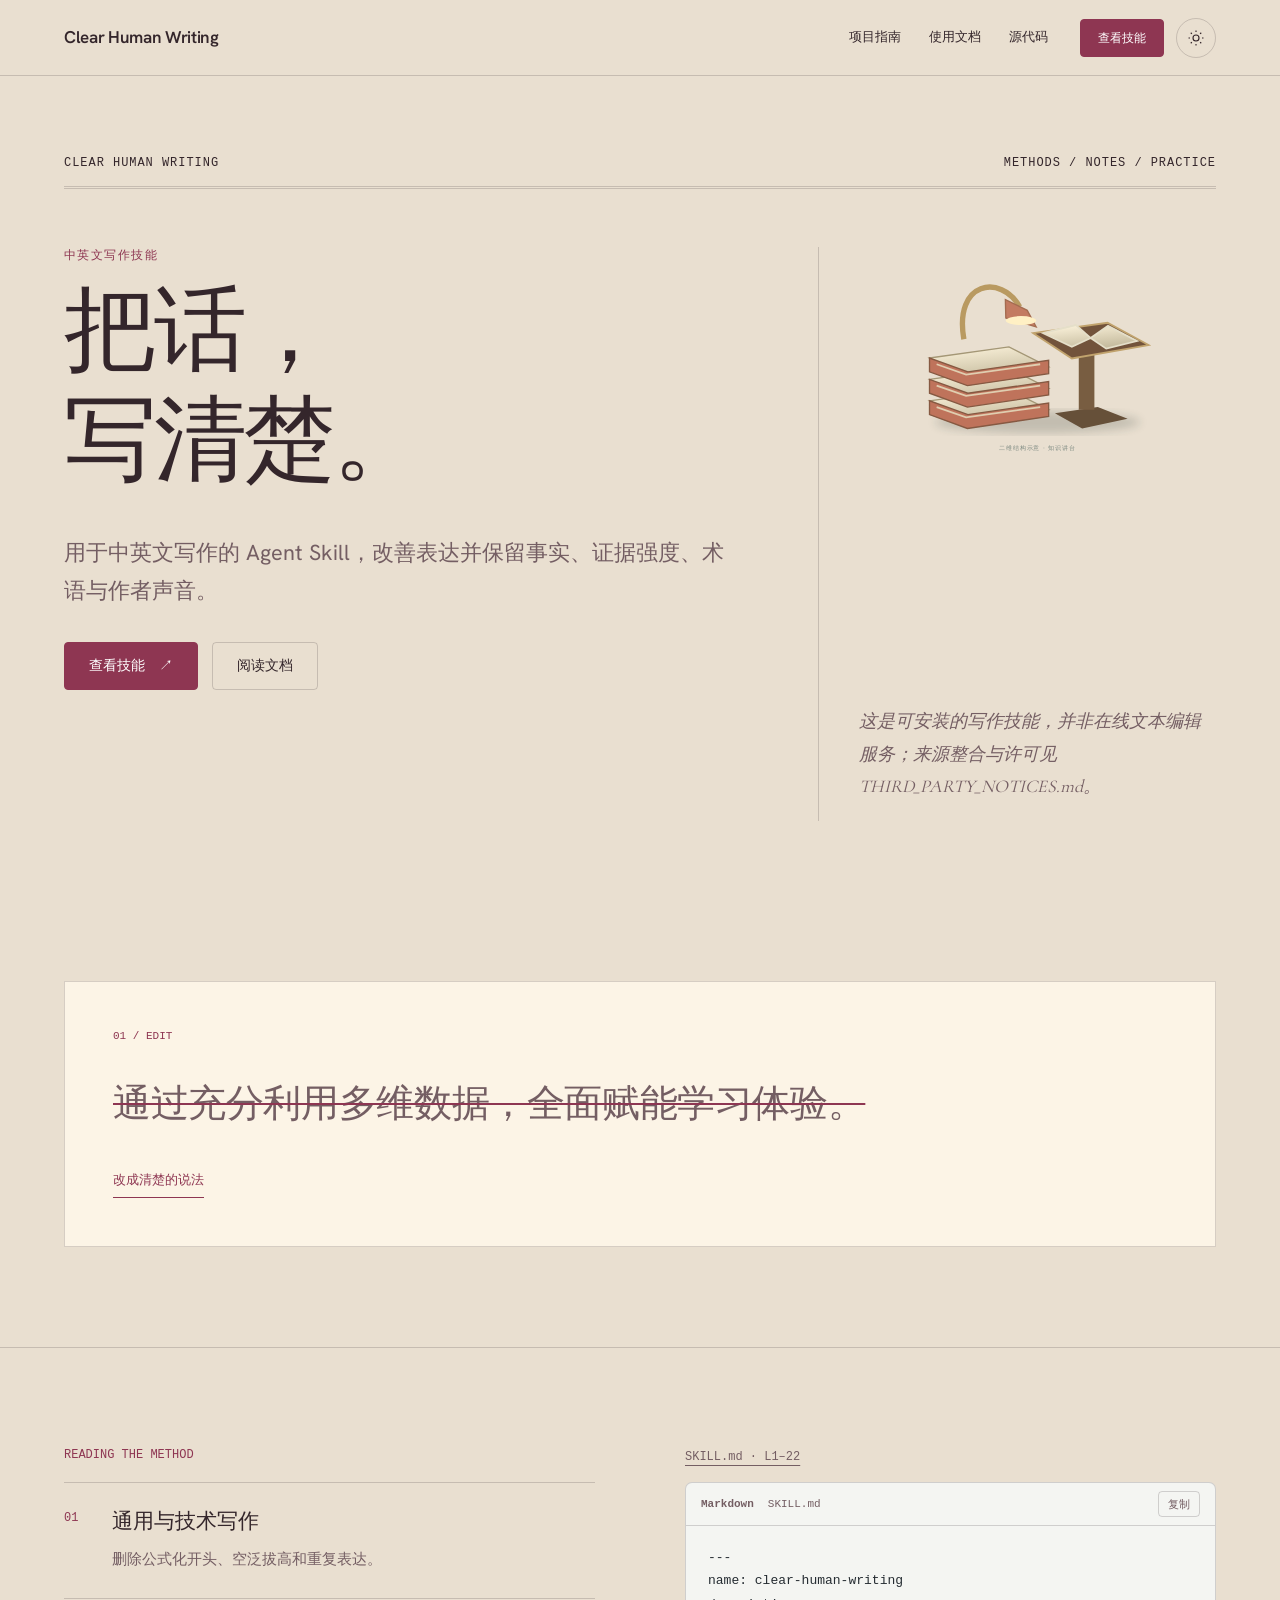
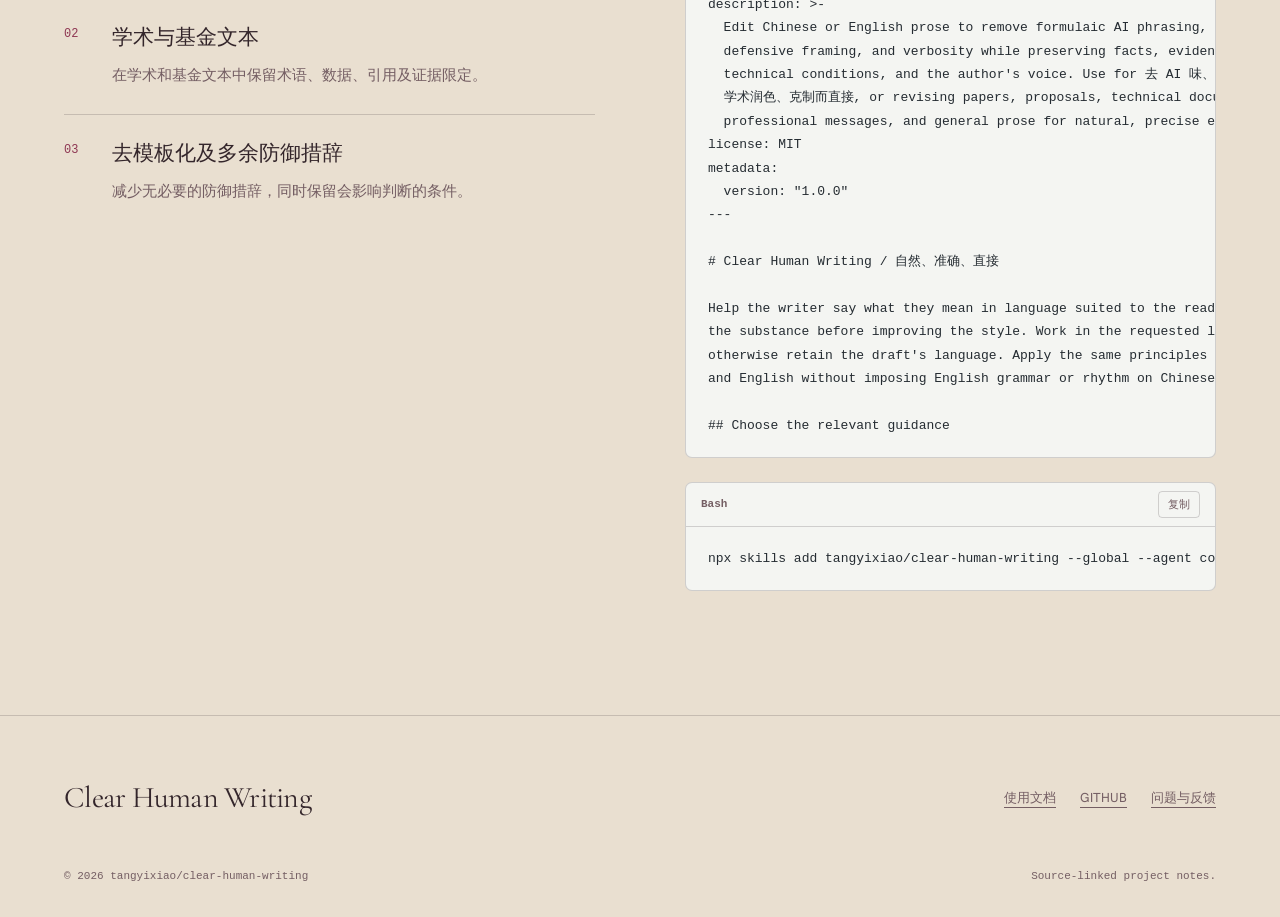
==== commit 10efe4de: "feat(web): add a bilingual project guide" ====
--- a/index.html
+++ b/index.html
@@ -1,4 +1,4 @@
-<!doctype html><html lang="zh-CN" data-project="clear-human-writing" data-family="editorial"><head><meta charset="utf-8"><meta name="viewport" content="width=device-width, initial-scale=1"><meta name="description" content="用于中英文写作的 Agent Skill，改善表达并保留事实、证据强度、术语与作者声音。"><meta name="color-scheme" content="light dark"><title>Clear Human Writing · 把话， 写清楚。</title><link rel="stylesheet" href="assets/fonts/fonts.css"><link rel="stylesheet" href="assets/fonts/display.css"><link rel="stylesheet" href="assets/site.css"><link rel="stylesheet" href="assets/docs-v3.css"><link rel="stylesheet" href="assets/three/view3d.css"><link rel="stylesheet" href="assets/polish.css"><style>:root{--font-body:"Hanken Grotesk","PingFang SC","Microsoft YaHei",sans-serif;--font-text:var(--font-body);--model-accent:var(--accent);--font-display:"Cormorant Garamond","Songti SC","SimSun",serif;--font-mono:"Geist Mono","SFMono-Regular",Consolas,monospace}html[data-theme="light"]{--bg:#E9DFD0;--surface:#FCF4E6;--ink:#34262B;--muted:#745e63;--accent:#8e3652;--accent-ink:#FFFFFF;--line:color-mix(in srgb,#34262B 19%,transparent);color-scheme:light}html[data-theme="dark"]{--bg:#231A20;--surface:#37252E;--ink:#F4E9E1;--muted:#bca1ab;--accent:#dea0b7;--accent-ink:#000000;--line:color-mix(in srgb,#F4E9E1 19%,transparent);color-scheme:dark}</style><script src="assets/theme.js"></script><link rel="icon" type="image/svg+xml" href="favicon.svg"></head><body><header class="nav site-nav"><div class="wrap nav-inner"><a class="skip-link" href="#top">跳到正文</a><a class="site-brand" href="index.html">Clear Human Writing</a><nav class="site-links" aria-label="项目导航"><a href="docs.html">使用文档</a><a href="https://github.com/tangyixiao/clear-human-writing">源代码</a></nav><div class="nav-controls"><a class="btn nav-cta" href="https://github.com/tangyixiao/clear-human-writing/blob/main/SKILL.md">查看技能</a><button class="site-theme" type="button" data-theme-toggle aria-label="切换深浅色" aria-pressed="false"><svg width="18" height="18" viewBox="0 0 24 24" fill="none" stroke="currentColor" stroke-width="1.5" aria-hidden="true"><circle cx="12" cy="12" r="4"/><path d="M12 2v2m0 16v2M2 12h2m16 0h2M5 5l1.5 1.5m11 11L19 19M5 19l1.5-1.5m11-11L19 5"/></svg></button><button class="site-menu-toggle" data-menu-toggle type="button" aria-label="菜单" aria-expanded="false" aria-controls="site-drawer"><svg width="20" height="20" viewBox="0 0 20 20" fill="none" stroke="currentColor" stroke-width="1.4" aria-hidden="true"><path d="M3 6h14M3 14h14"/></svg></button></div></div><nav class="site-drawer" id="site-drawer" hidden><a href="index.html">项目首页</a><a href="docs.html">使用文档</a><a href="https://github.com/tangyixiao/clear-human-writing">查看源码</a><p class="drawer-note">Clear Human Writing</p></nav></header><main id="top"><article><section class="editorial-hero"><div class="wrap"><div class="editorial-masthead"><span>CLEAR HUMAN WRITING</span><span>METHODS / NOTES / PRACTICE</span></div><div class="editorial-columns"><div><p class="eyebrow">中英文写作技能</p><h1 class="editorial-title">把话，<br>写清楚。</h1><p class="lede editorial-intro">用于中英文写作的 Agent Skill，改善表达并保留事实、证据强度、术语与作者声音。</p><div class="actions"><a class="btn" href="https://github.com/tangyixiao/clear-human-writing/blob/main/SKILL.md">查看技能 <span aria-hidden="true">↗</span></a><a class="btn secondary" href="docs.html">阅读文档</a></div></div><aside class="editorial-side"><div class="project-3d" data-model="library" data-model-lang="zh-CN"><img src="assets/three/fallbacks/library.svg" alt="项目结构示意"></div><p class="editorial-note">这是可安装的写作技能，并非在线文本编辑服务；来源整合与许可见 THIRD_PARTY_NOTICES.md。</p></aside></div></div></section><section class="section"><div class="wrap editor-proof"><div class="proof-sheet"><p class="proof-sentence" id="proof-text"><del>通过充分利用多维数据，全面赋能学习体验。</del></p><button type="button" data-proof-toggle aria-controls="proof-text" aria-pressed="false">改成清楚的说法</button></div></div></section><section class="section top-rule"><div class="wrap editorial-content"><div><p class="section-number">READING THE METHOD</p><ul class="caps"><li><h3>通用与技术写作</h3><p>删除公式化开头、空泛拔高和重复表达。</p></li><li><h3>学术与基金文本</h3><p>在学术和基金文本中保留术语、数据、引用及证据限定。</p></li><li><h3>去模板化及多余防御措辞</h3><p>减少无必要的防御措辞，同时保留会影响判断的条件。</p></li></ul></div><div><div class="source-area" id="source-code"><a class="source-link" href="https://github.com/tangyixiao/clear-human-writing/blob/b46e4a1d9469336ebc1cc1c3a02310f89228dda5/SKILL.md#L1-L22">SKILL.md · L1–22</a><div class="docs-code" data-code-block><div class="docs-code-toolbar"><span class="docs-code-language">Markdown</span><span class="docs-code-file">SKILL.md</span><button class="docs-code-copy" type="button" data-copy-code aria-label="复制代码">复制</button><span class="docs-copy-status" role="status" aria-live="polite"></span></div><pre tabindex="0"><code class="highlight language-markdown" data-language="markdown">---
+<!doctype html><html lang="zh-CN" data-project="clear-human-writing" data-family="editorial"><head><meta charset="utf-8"><meta name="viewport" content="width=device-width, initial-scale=1"><meta name="description" content="用于中英文写作的 Agent Skill，改善表达并保留事实、证据强度、术语与作者声音。"><meta name="color-scheme" content="light dark"><title>Clear Human Writing · 把话， 写清楚。</title><link rel="stylesheet" href="assets/fonts/fonts.css"><link rel="stylesheet" href="assets/fonts/display.css"><link rel="stylesheet" href="assets/site.css"><link rel="stylesheet" href="assets/docs-v3.css"><link rel="stylesheet" href="assets/three/view3d.css"><link rel="stylesheet" href="assets/polish.css"><style>:root{--font-body:"Hanken Grotesk","PingFang SC","Microsoft YaHei",sans-serif;--font-text:var(--font-body);--model-accent:var(--accent);--font-display:"Cormorant Garamond","Songti SC","SimSun",serif;--font-mono:"Geist Mono","SFMono-Regular",Consolas,monospace}html[data-theme="light"]{--bg:#E9DFD0;--surface:#FCF4E6;--ink:#34262B;--muted:#745e63;--accent:#8e3652;--accent-ink:#FFFFFF;--line:color-mix(in srgb,#34262B 19%,transparent);color-scheme:light}html[data-theme="dark"]{--bg:#231A20;--surface:#37252E;--ink:#F4E9E1;--muted:#bca1ab;--accent:#dea0b7;--accent-ink:#000000;--line:color-mix(in srgb,#F4E9E1 19%,transparent);color-scheme:dark}</style><script src="assets/theme.js"></script><link rel="icon" type="image/svg+xml" href="favicon.svg"></head><body><header class="nav site-nav"><div class="wrap nav-inner"><a class="skip-link" href="#top">跳到正文</a><a class="site-brand" href="index.html">Clear Human Writing</a><nav class="site-links" aria-label="项目导航"><a href="project-website/site/index.html">项目指南</a><a href="docs.html">使用文档</a><a href="https://github.com/tangyixiao/clear-human-writing">源代码</a></nav><div class="nav-controls"><a class="btn nav-cta" href="https://github.com/tangyixiao/clear-human-writing/blob/main/SKILL.md">查看技能</a><button class="site-theme" type="button" data-theme-toggle aria-label="切换深浅色" aria-pressed="false"><svg width="18" height="18" viewBox="0 0 24 24" fill="none" stroke="currentColor" stroke-width="1.5" aria-hidden="true"><circle cx="12" cy="12" r="4"/><path d="M12 2v2m0 16v2M2 12h2m16 0h2M5 5l1.5 1.5m11 11L19 19M5 19l1.5-1.5m11-11L19 5"/></svg></button><button class="site-menu-toggle" data-menu-toggle type="button" aria-label="菜单" aria-expanded="false" aria-controls="site-drawer"><svg width="20" height="20" viewBox="0 0 20 20" fill="none" stroke="currentColor" stroke-width="1.4" aria-hidden="true"><path d="M3 6h14M3 14h14"/></svg></button></div></div><nav class="site-drawer" id="site-drawer" hidden><a href="project-website/site/index.html">项目指南</a><a href="index.html">项目首页</a><a href="docs.html">使用文档</a><a href="https://github.com/tangyixiao/clear-human-writing">查看源码</a><p class="drawer-note">Clear Human Writing</p></nav></header><main id="top"><article><section class="editorial-hero"><div class="wrap"><div class="editorial-masthead"><span>CLEAR HUMAN WRITING</span><span>METHODS / NOTES / PRACTICE</span></div><div class="editorial-columns"><div><p class="eyebrow">中英文写作技能</p><h1 class="editorial-title">把话，<br>写清楚。</h1><p class="lede editorial-intro">用于中英文写作的 Agent Skill，改善表达并保留事实、证据强度、术语与作者声音。</p><div class="actions"><a class="btn" href="https://github.com/tangyixiao/clear-human-writing/blob/main/SKILL.md">查看技能 <span aria-hidden="true">↗</span></a><a class="btn secondary" href="docs.html">阅读文档</a></div></div><aside class="editorial-side"><div class="project-3d" data-model="library" data-model-lang="zh-CN"><img src="assets/three/fallbacks/library.svg" alt="项目结构示意"></div><p class="editorial-note">这是可安装的写作技能，并非在线文本编辑服务；来源整合与许可见 THIRD_PARTY_NOTICES.md。</p></aside></div></div></section><section class="section"><div class="wrap editor-proof"><div class="proof-sheet"><p class="proof-sentence" id="proof-text"><del>通过充分利用多维数据，全面赋能学习体验。</del></p><button type="button" data-proof-toggle aria-controls="proof-text" aria-pressed="false">改成清楚的说法</button></div></div></section><section class="section top-rule"><div class="wrap editorial-content"><div><p class="section-number">READING THE METHOD</p><ul class="caps"><li><h3>通用与技术写作</h3><p>删除公式化开头、空泛拔高和重复表达。</p></li><li><h3>学术与基金文本</h3><p>在学术和基金文本中保留术语、数据、引用及证据限定。</p></li><li><h3>去模板化及多余防御措辞</h3><p>减少无必要的防御措辞，同时保留会影响判断的条件。</p></li></ul></div><div><div class="source-area" id="source-code"><a class="source-link" href="https://github.com/tangyixiao/clear-human-writing/blob/b46e4a1d9469336ebc1cc1c3a02310f89228dda5/SKILL.md#L1-L22">SKILL.md · L1–22</a><div class="docs-code" data-code-block><div class="docs-code-toolbar"><span class="docs-code-language">Markdown</span><span class="docs-code-file">SKILL.md</span><button class="docs-code-copy" type="button" data-copy-code aria-label="复制代码">复制</button><span class="docs-copy-status" role="status" aria-live="polite"></span></div><pre tabindex="0"><code class="highlight language-markdown" data-language="markdown">---
 name: clear-human-writing
 description: &gt;-
   Edit Chinese or English prose to remove formulaic AI phrasing, unnecessary
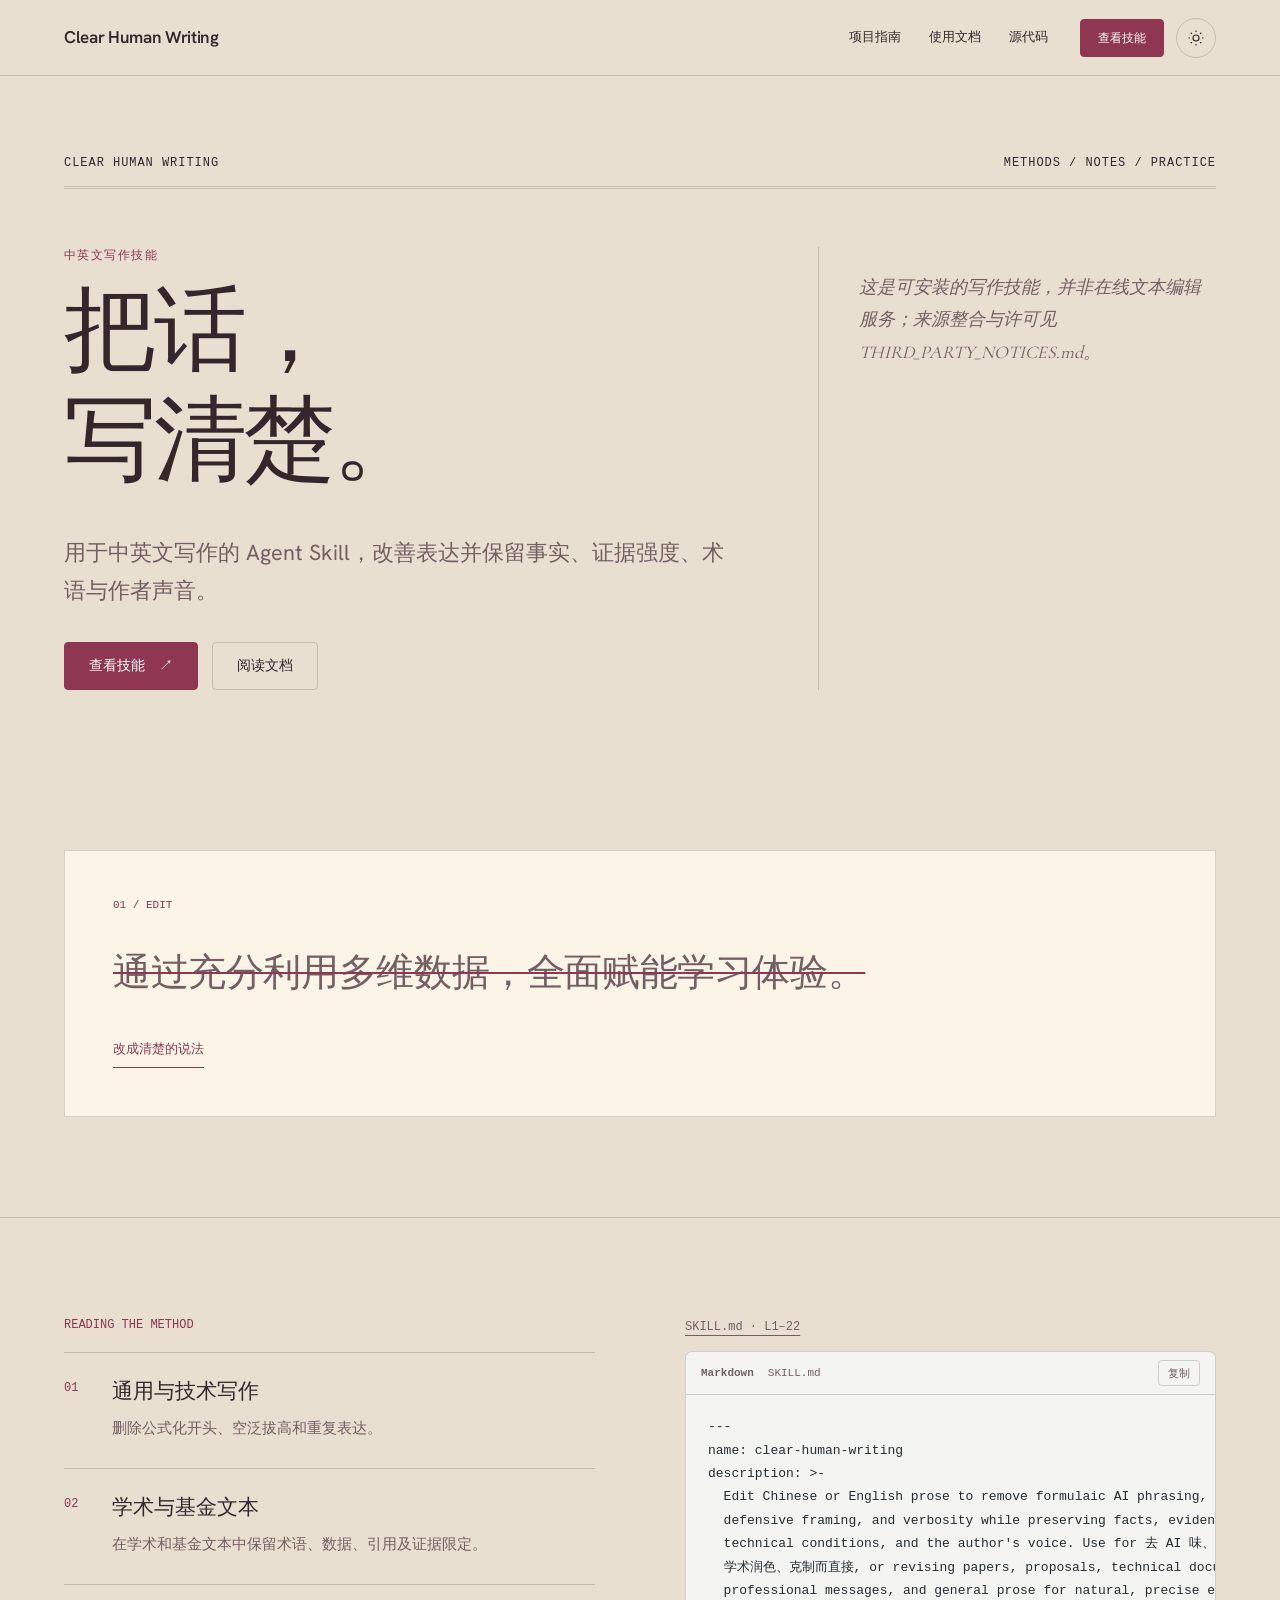
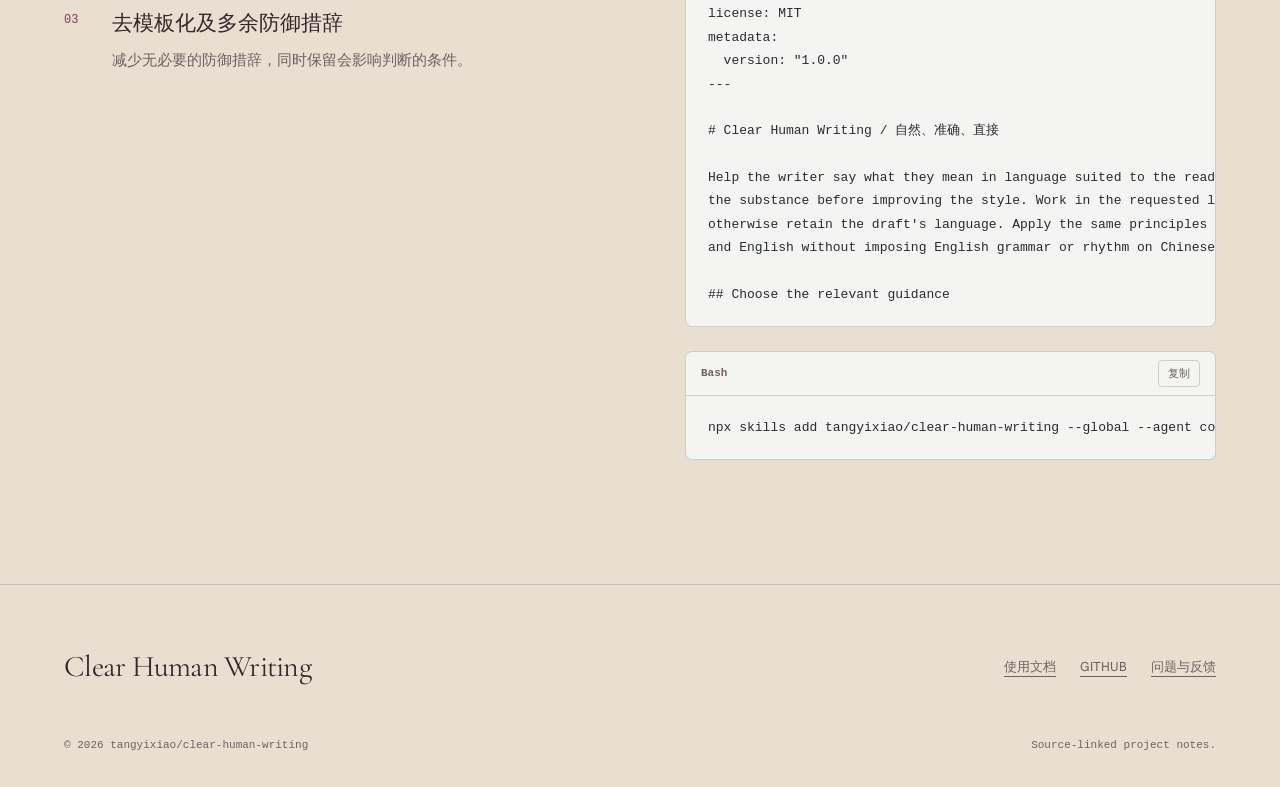
==== commit f31840df: "fix(site): remove decorative 3D Remove the decorative model from the project homepage and its unused" ====
--- a/index.html
+++ b/index.html
@@ -1,4 +1,4 @@
-<!doctype html><html lang="zh-CN" data-project="clear-human-writing" data-family="editorial"><head><meta charset="utf-8"><meta name="viewport" content="width=device-width, initial-scale=1"><meta name="description" content="用于中英文写作的 Agent Skill，改善表达并保留事实、证据强度、术语与作者声音。"><meta name="color-scheme" content="light dark"><title>Clear Human Writing · 把话， 写清楚。</title><link rel="stylesheet" href="assets/fonts/fonts.css"><link rel="stylesheet" href="assets/fonts/display.css"><link rel="stylesheet" href="assets/site.css"><link rel="stylesheet" href="assets/docs-v3.css"><link rel="stylesheet" href="assets/three/view3d.css"><link rel="stylesheet" href="assets/polish.css"><style>:root{--font-body:"Hanken Grotesk","PingFang SC","Microsoft YaHei",sans-serif;--font-text:var(--font-body);--model-accent:var(--accent);--font-display:"Cormorant Garamond","Songti SC","SimSun",serif;--font-mono:"Geist Mono","SFMono-Regular",Consolas,monospace}html[data-theme="light"]{--bg:#E9DFD0;--surface:#FCF4E6;--ink:#34262B;--muted:#745e63;--accent:#8e3652;--accent-ink:#FFFFFF;--line:color-mix(in srgb,#34262B 19%,transparent);color-scheme:light}html[data-theme="dark"]{--bg:#231A20;--surface:#37252E;--ink:#F4E9E1;--muted:#bca1ab;--accent:#dea0b7;--accent-ink:#000000;--line:color-mix(in srgb,#F4E9E1 19%,transparent);color-scheme:dark}</style><script src="assets/theme.js"></script><link rel="icon" type="image/svg+xml" href="favicon.svg"></head><body><header class="nav site-nav"><div class="wrap nav-inner"><a class="skip-link" href="#top">跳到正文</a><a class="site-brand" href="index.html">Clear Human Writing</a><nav class="site-links" aria-label="项目导航"><a href="project-website/site/index.html">项目指南</a><a href="docs.html">使用文档</a><a href="https://github.com/tangyixiao/clear-human-writing">源代码</a></nav><div class="nav-controls"><a class="btn nav-cta" href="https://github.com/tangyixiao/clear-human-writing/blob/main/SKILL.md">查看技能</a><button class="site-theme" type="button" data-theme-toggle aria-label="切换深浅色" aria-pressed="false"><svg width="18" height="18" viewBox="0 0 24 24" fill="none" stroke="currentColor" stroke-width="1.5" aria-hidden="true"><circle cx="12" cy="12" r="4"/><path d="M12 2v2m0 16v2M2 12h2m16 0h2M5 5l1.5 1.5m11 11L19 19M5 19l1.5-1.5m11-11L19 5"/></svg></button><button class="site-menu-toggle" data-menu-toggle type="button" aria-label="菜单" aria-expanded="false" aria-controls="site-drawer"><svg width="20" height="20" viewBox="0 0 20 20" fill="none" stroke="currentColor" stroke-width="1.4" aria-hidden="true"><path d="M3 6h14M3 14h14"/></svg></button></div></div><nav class="site-drawer" id="site-drawer" hidden><a href="project-website/site/index.html">项目指南</a><a href="index.html">项目首页</a><a href="docs.html">使用文档</a><a href="https://github.com/tangyixiao/clear-human-writing">查看源码</a><p class="drawer-note">Clear Human Writing</p></nav></header><main id="top"><article><section class="editorial-hero"><div class="wrap"><div class="editorial-masthead"><span>CLEAR HUMAN WRITING</span><span>METHODS / NOTES / PRACTICE</span></div><div class="editorial-columns"><div><p class="eyebrow">中英文写作技能</p><h1 class="editorial-title">把话，<br>写清楚。</h1><p class="lede editorial-intro">用于中英文写作的 Agent Skill，改善表达并保留事实、证据强度、术语与作者声音。</p><div class="actions"><a class="btn" href="https://github.com/tangyixiao/clear-human-writing/blob/main/SKILL.md">查看技能 <span aria-hidden="true">↗</span></a><a class="btn secondary" href="docs.html">阅读文档</a></div></div><aside class="editorial-side"><div class="project-3d" data-model="library" data-model-lang="zh-CN"><img src="assets/three/fallbacks/library.svg" alt="项目结构示意"></div><p class="editorial-note">这是可安装的写作技能，并非在线文本编辑服务；来源整合与许可见 THIRD_PARTY_NOTICES.md。</p></aside></div></div></section><section class="section"><div class="wrap editor-proof"><div class="proof-sheet"><p class="proof-sentence" id="proof-text"><del>通过充分利用多维数据，全面赋能学习体验。</del></p><button type="button" data-proof-toggle aria-controls="proof-text" aria-pressed="false">改成清楚的说法</button></div></div></section><section class="section top-rule"><div class="wrap editorial-content"><div><p class="section-number">READING THE METHOD</p><ul class="caps"><li><h3>通用与技术写作</h3><p>删除公式化开头、空泛拔高和重复表达。</p></li><li><h3>学术与基金文本</h3><p>在学术和基金文本中保留术语、数据、引用及证据限定。</p></li><li><h3>去模板化及多余防御措辞</h3><p>减少无必要的防御措辞，同时保留会影响判断的条件。</p></li></ul></div><div><div class="source-area" id="source-code"><a class="source-link" href="https://github.com/tangyixiao/clear-human-writing/blob/b46e4a1d9469336ebc1cc1c3a02310f89228dda5/SKILL.md#L1-L22">SKILL.md · L1–22</a><div class="docs-code" data-code-block><div class="docs-code-toolbar"><span class="docs-code-language">Markdown</span><span class="docs-code-file">SKILL.md</span><button class="docs-code-copy" type="button" data-copy-code aria-label="复制代码">复制</button><span class="docs-copy-status" role="status" aria-live="polite"></span></div><pre tabindex="0"><code class="highlight language-markdown" data-language="markdown">---
+<!doctype html><html lang="zh-CN" data-project="clear-human-writing" data-family="editorial"><head><meta charset="utf-8"><meta name="viewport" content="width=device-width, initial-scale=1"><meta name="description" content="用于中英文写作的 Agent Skill，改善表达并保留事实、证据强度、术语与作者声音。"><meta name="color-scheme" content="light dark"><title>Clear Human Writing · 把话， 写清楚。</title><link rel="stylesheet" href="assets/fonts/fonts.css"><link rel="stylesheet" href="assets/fonts/display.css"><link rel="stylesheet" href="assets/site.css"><link rel="stylesheet" href="assets/docs-v3.css"><link rel="stylesheet" href="assets/polish.css"><style>:root{--font-body:"Hanken Grotesk","PingFang SC","Microsoft YaHei",sans-serif;--font-text:var(--font-body);--model-accent:var(--accent);--font-display:"Cormorant Garamond","Songti SC","SimSun",serif;--font-mono:"Geist Mono","SFMono-Regular",Consolas,monospace}html[data-theme="light"]{--bg:#E9DFD0;--surface:#FCF4E6;--ink:#34262B;--muted:#745e63;--accent:#8e3652;--accent-ink:#FFFFFF;--line:color-mix(in srgb,#34262B 19%,transparent);color-scheme:light}html[data-theme="dark"]{--bg:#231A20;--surface:#37252E;--ink:#F4E9E1;--muted:#bca1ab;--accent:#dea0b7;--accent-ink:#000000;--line:color-mix(in srgb,#F4E9E1 19%,transparent);color-scheme:dark}</style><script src="assets/theme.js"></script><link rel="icon" type="image/svg+xml" href="favicon.svg"></head><body><header class="nav site-nav"><div class="wrap nav-inner"><a class="skip-link" href="#top">跳到正文</a><a class="site-brand" href="index.html">Clear Human Writing</a><nav class="site-links" aria-label="项目导航"><a href="project-website/site/index.html">项目指南</a><a href="docs.html">使用文档</a><a href="https://github.com/tangyixiao/clear-human-writing">源代码</a></nav><div class="nav-controls"><a class="btn nav-cta" href="https://github.com/tangyixiao/clear-human-writing/blob/main/SKILL.md">查看技能</a><button class="site-theme" type="button" data-theme-toggle aria-label="切换深浅色" aria-pressed="false"><svg width="18" height="18" viewBox="0 0 24 24" fill="none" stroke="currentColor" stroke-width="1.5" aria-hidden="true"><circle cx="12" cy="12" r="4"/><path d="M12 2v2m0 16v2M2 12h2m16 0h2M5 5l1.5 1.5m11 11L19 19M5 19l1.5-1.5m11-11L19 5"/></svg></button><button class="site-menu-toggle" data-menu-toggle type="button" aria-label="菜单" aria-expanded="false" aria-controls="site-drawer"><svg width="20" height="20" viewBox="0 0 20 20" fill="none" stroke="currentColor" stroke-width="1.4" aria-hidden="true"><path d="M3 6h14M3 14h14"/></svg></button></div></div><nav class="site-drawer" id="site-drawer" hidden><a href="project-website/site/index.html">项目指南</a><a href="index.html">项目首页</a><a href="docs.html">使用文档</a><a href="https://github.com/tangyixiao/clear-human-writing">查看源码</a><p class="drawer-note">Clear Human Writing</p></nav></header><main id="top"><article><section class="editorial-hero"><div class="wrap"><div class="editorial-masthead"><span>CLEAR HUMAN WRITING</span><span>METHODS / NOTES / PRACTICE</span></div><div class="editorial-columns"><div><p class="eyebrow">中英文写作技能</p><h1 class="editorial-title">把话，<br>写清楚。</h1><p class="lede editorial-intro">用于中英文写作的 Agent Skill，改善表达并保留事实、证据强度、术语与作者声音。</p><div class="actions"><a class="btn" href="https://github.com/tangyixiao/clear-human-writing/blob/main/SKILL.md">查看技能 <span aria-hidden="true">↗</span></a><a class="btn secondary" href="docs.html">阅读文档</a></div></div><aside class="editorial-side"><p class="editorial-note">这是可安装的写作技能，并非在线文本编辑服务；来源整合与许可见 THIRD_PARTY_NOTICES.md。</p></aside></div></div></section><section class="section"><div class="wrap editor-proof"><div class="proof-sheet"><p class="proof-sentence" id="proof-text"><del>通过充分利用多维数据，全面赋能学习体验。</del></p><button type="button" data-proof-toggle aria-controls="proof-text" aria-pressed="false">改成清楚的说法</button></div></div></section><section class="section top-rule"><div class="wrap editorial-content"><div><p class="section-number">READING THE METHOD</p><ul class="caps"><li><h3>通用与技术写作</h3><p>删除公式化开头、空泛拔高和重复表达。</p></li><li><h3>学术与基金文本</h3><p>在学术和基金文本中保留术语、数据、引用及证据限定。</p></li><li><h3>去模板化及多余防御措辞</h3><p>减少无必要的防御措辞，同时保留会影响判断的条件。</p></li></ul></div><div><div class="source-area" id="source-code"><a class="source-link" href="https://github.com/tangyixiao/clear-human-writing/blob/b46e4a1d9469336ebc1cc1c3a02310f89228dda5/SKILL.md#L1-L22">SKILL.md · L1–22</a><div class="docs-code" data-code-block><div class="docs-code-toolbar"><span class="docs-code-language">Markdown</span><span class="docs-code-file">SKILL.md</span><button class="docs-code-copy" type="button" data-copy-code aria-label="复制代码">复制</button><span class="docs-copy-status" role="status" aria-live="polite"></span></div><pre tabindex="0"><code class="highlight language-markdown" data-language="markdown">---
 name: clear-human-writing
 description: &gt;-
   Edit Chinese or English prose to remove formulaic AI phrasing, unnecessary
@@ -19,4 +19,4 @@
 and English without imposing English grammar or rhythm on Chinese prose.
 
 <span class="tok-gu">## Choose the relevant guidance</span>
-</code></pre></div></div><div class="docs-code" data-code-block><div class="docs-code-toolbar"><span class="docs-code-language">Bash</span><button class="docs-code-copy" type="button" data-copy-code aria-label="复制代码">复制</button><span class="docs-copy-status" role="status" aria-live="polite"></span></div><pre tabindex="0"><code class="highlight language-bash" data-language="bash">npx<span class="tok-w"> </span>skills<span class="tok-w"> </span>add<span class="tok-w"> </span>tangyixiao/clear-human-writing<span class="tok-w"> </span>--global<span class="tok-w"> </span>--agent<span class="tok-w"> </span>codex</code></pre></div></div></div></section></article></main><footer class="site-footer"><div class="wrap"><div class="footer-top"><span class="footer-name">Clear Human Writing</span><nav class="footer-links"><a href="docs.html">使用文档</a><a href="https://github.com/tangyixiao/clear-human-writing">GITHUB</a><a href="https://github.com/tangyixiao/clear-human-writing/issues">问题与反馈</a></nav></div><div class="footer-bottom"><span>© 2026 tangyixiao/clear-human-writing</span><span>Source-linked project notes.</span></div></div></footer><script src="assets/site.js" defer></script><script src="assets/docs-v3.js" defer></script><script type="module" src="assets/three/view3d.js"></script></body></html>+</code></pre></div></div><div class="docs-code" data-code-block><div class="docs-code-toolbar"><span class="docs-code-language">Bash</span><button class="docs-code-copy" type="button" data-copy-code aria-label="复制代码">复制</button><span class="docs-copy-status" role="status" aria-live="polite"></span></div><pre tabindex="0"><code class="highlight language-bash" data-language="bash">npx<span class="tok-w"> </span>skills<span class="tok-w"> </span>add<span class="tok-w"> </span>tangyixiao/clear-human-writing<span class="tok-w"> </span>--global<span class="tok-w"> </span>--agent<span class="tok-w"> </span>codex</code></pre></div></div></div></section></article></main><footer class="site-footer"><div class="wrap"><div class="footer-top"><span class="footer-name">Clear Human Writing</span><nav class="footer-links"><a href="docs.html">使用文档</a><a href="https://github.com/tangyixiao/clear-human-writing">GITHUB</a><a href="https://github.com/tangyixiao/clear-human-writing/issues">问题与反馈</a></nav></div><div class="footer-bottom"><span>© 2026 tangyixiao/clear-human-writing</span><span>Source-linked project notes.</span></div></div></footer><script src="assets/site.js" defer></script><script src="assets/docs-v3.js" defer></script></body></html>
